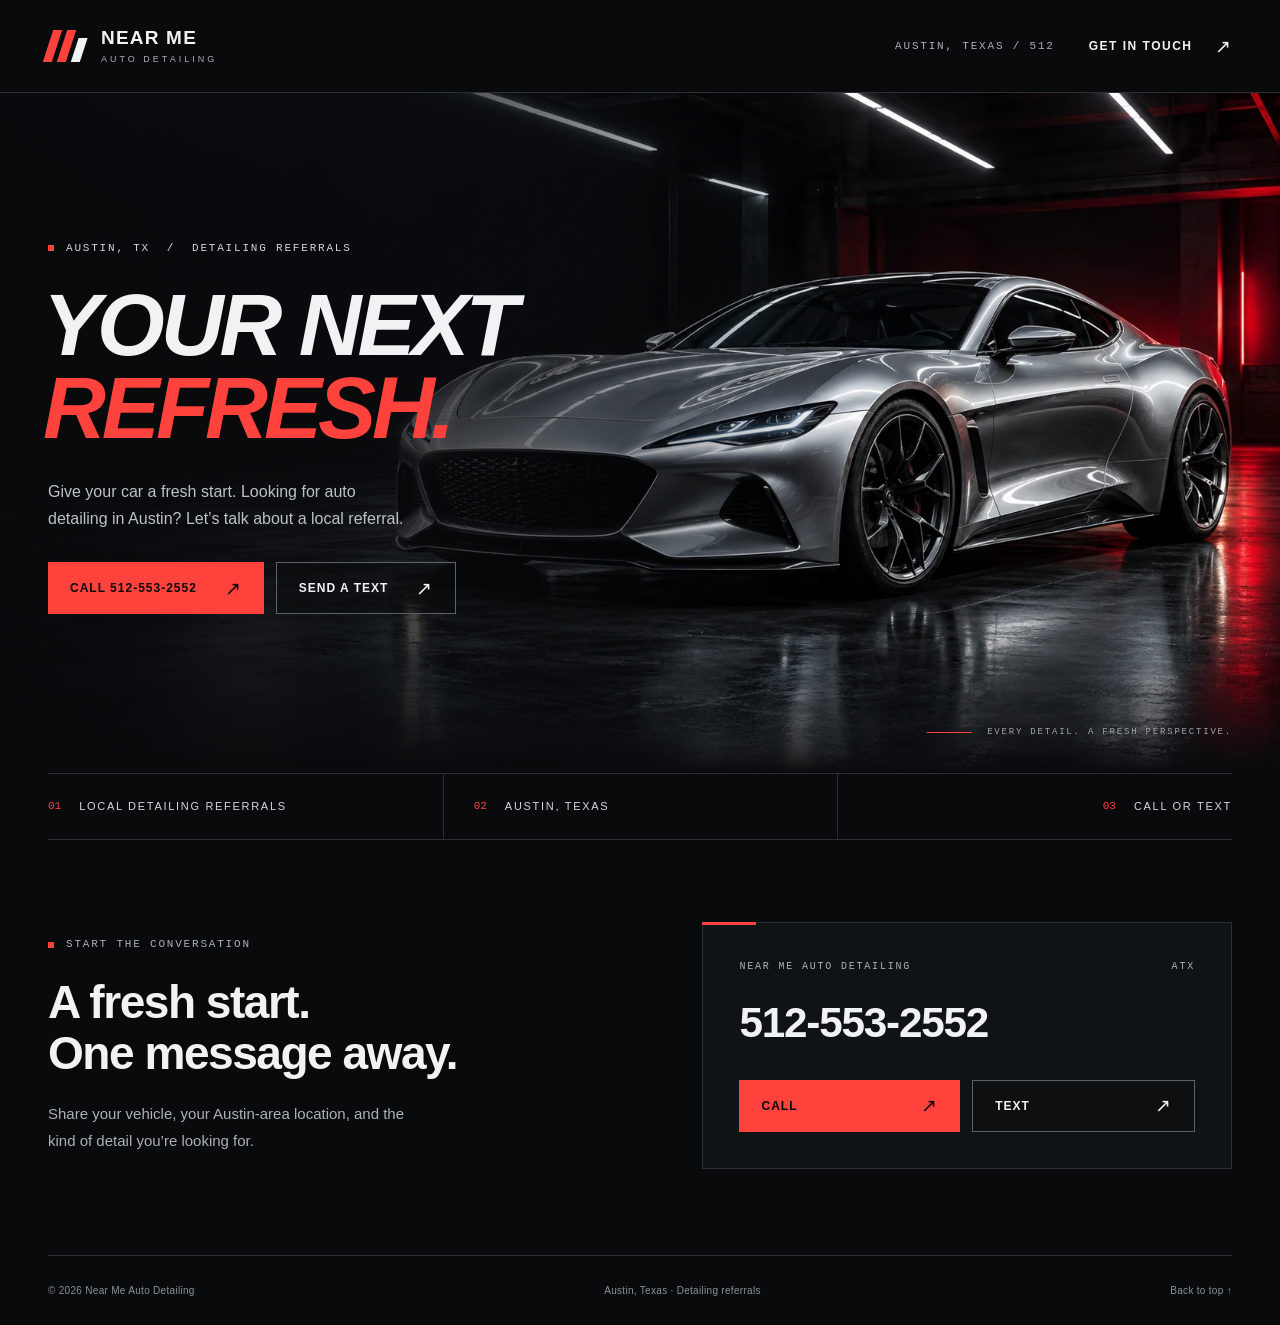
==== index.html @ 9a346913 "Finish custom-domain launch with canonical URL and sitemap" ====
<!doctype html>
<html lang="en">
<head>
  <meta charset="utf-8">
  <meta name="viewport" content="width=device-width, initial-scale=1">
  <meta name="theme-color" content="#080a0c">
  <link rel="canonical" href="https://nearmeautodetailing.com/">
  <meta name="description" content="Give your car a refresh. Call or text Near Me Auto Detailing at 512-553-2552 for local auto-detailing referrals in Austin, Texas.">
  <title>Near Me Auto Detailing | Austin Detailing Referrals</title>
  <link rel="preload" href="assets/grand-tourer.webp" as="image" type="image/webp" fetchpriority="high">
  <style>
    :root{color-scheme:dark;--bg:#080a0c;--panel:#101316;--white:#f1f2f3;--muted:#abb1b8;--line:#2b3035;--red:#ff423c}
    *{box-sizing:border-box}html{scroll-behavior:smooth;scroll-padding-top:28px}body{margin:0;background:var(--bg);color:var(--white);font-family:Arial,Helvetica,sans-serif;line-height:1.5}a{color:inherit;text-decoration:none;-webkit-tap-highlight-color:transparent}a:focus-visible{outline:2px solid var(--red);outline-offset:6px}a,button{touch-action:manipulation}h1,h2,p{margin:0}.wrap{width:min(1280px,calc(100% - 96px));margin-inline:auto}.mono{font-family:"Courier New",monospace;font-size:11px;letter-spacing:1.8px;text-transform:uppercase}.skip{position:absolute;top:-90px;left:20px;background:var(--white);color:var(--bg);padding:12px 20px;z-index:10}.skip:focus{top:12px}
    .header{background:var(--bg);border-bottom:1px solid var(--line)}.nav{min-height:92px;display:flex;align-items:center;justify-content:space-between;gap:24px}.brand{display:flex;align-items:center;gap:16px}.brand-mark{display:flex;gap:5px;transform:skew(-18deg)}.brand-mark i{display:block;width:9px;height:32px;background:var(--red)}.brand-mark i:last-child{background:var(--white);height:24px;margin-top:8px}.brand-name{font-weight:900;font-size:19px;letter-spacing:1.2px;line-height:1}.brand-name small{display:block;color:var(--muted);font-size:9px;letter-spacing:3px;font-weight:400;margin-top:8px}.nav-right{display:flex;align-items:center;gap:34px}.nav-location{color:var(--muted)}.nav-contact{font-size:12px;font-weight:700;letter-spacing:1.5px;text-transform:uppercase;display:flex;align-items:center;gap:22px;padding-block:12px}.arrow{font-size:19px;font-weight:400;line-height:1}.nav-contact:hover{color:var(--red)}
    .hero{position:relative;isolation:isolate;min-height:680px;display:flex;align-items:center;overflow:hidden}.hero-media{position:absolute;inset:0;z-index:-2;background:var(--panel)}.hero-media img{width:100%;height:100%;object-fit:cover;object-position:60% 53%;display:block}.hero:after{content:"";position:absolute;inset:0;z-index:-1;background:linear-gradient(90deg,rgba(8,10,12,.98) 0%,rgba(8,10,12,.92) 24%,rgba(8,10,12,.55) 43%,rgba(8,10,12,0) 66%),linear-gradient(0deg,#080a0c 0%,transparent 20%)}.hero-content{padding-block:78px 90px}.eyebrow{display:flex;align-items:center;gap:12px;color:#d3d6d9;margin-bottom:26px}.status-dot{width:6px;height:6px;background:var(--red);display:inline-block}h1{font-family:"Arial Black",Arial,Helvetica,sans-serif;font-size:clamp(64px,6.8vw,101px);font-weight:900;letter-spacing:-4px;line-height:.96;text-transform:uppercase;font-style:italic;max-width:700px;margin-left:-5px}h1 span{display:block;color:var(--red)}.intro{max-width:360px;font-size:16px;line-height:1.7;color:#bcc2c8;margin-top:28px}.actions{display:flex;flex-wrap:wrap;gap:12px;margin-top:30px}.button{display:inline-flex;align-items:center;justify-content:space-between;gap:28px;min-height:52px;padding:15px 22px;background:var(--red);color:#080a0c;font-size:12px;font-weight:800;letter-spacing:1px;text-transform:uppercase;transition:background .18s,color .18s}.button:hover{background:#ff726d}.button.secondary{background:rgba(8,10,12,.4);color:var(--white);border:1px solid #5b6269}.button.secondary:hover{background:#252a2f;border-color:var(--white)}.hero-caption{position:absolute;right:48px;bottom:34px;color:#9fa6ad;display:flex;align-items:center;gap:15px;font-size:9px}.hero-caption:before{content:"";width:45px;height:1px;background:var(--red)}
    .ticker{display:grid;grid-template-columns:1fr 1fr 1fr;border-top:1px solid var(--line);border-bottom:1px solid var(--line)}.ticker-item{padding:24px 30px;display:flex;align-items:center;gap:18px}.ticker-item:first-child{padding-left:0}.ticker-item+ .ticker-item{border-left:1px solid var(--line)}.ticker-item:last-child{justify-content:flex-end;padding-right:0}.ticker-number{color:var(--red);font-family:"Courier New",monospace;font-size:11px}.ticker-label{font-size:11px;letter-spacing:1.7px;text-transform:uppercase;color:#d5d9dd}
    .contact{display:grid;grid-template-columns:1.1fr 1fr;gap:72px;padding-block:82px 86px;align-items:center}.contact .eyebrow{color:var(--muted);margin-bottom:24px}h2{font-size:clamp(32px,3.6vw,49px);font-weight:700;line-height:1.12;letter-spacing:-1.5px}.contact-copy{color:var(--muted);font-size:15px;max-width:370px;line-height:1.8;margin-top:20px}.contact-card{position:relative;background:var(--panel);border:1px solid var(--line);padding:36px}.contact-card:before{content:"";position:absolute;top:-1px;left:-1px;width:54px;height:3px;background:var(--red)}.contact-label{display:flex;justify-content:space-between;color:var(--muted);gap:16px;margin-bottom:17px;font-size:10px}.phone{font-size:clamp(26px,3.3vw,43px);font-weight:700;letter-spacing:-1.2px;white-space:nowrap}.phone:hover{color:var(--red)}.contact-card .actions{margin-top:26px}.contact-card .button{flex:1}.footer{border-top:1px solid var(--line);padding-block:27px;display:flex;justify-content:space-between;gap:20px;color:#89929b;font-size:10px;letter-spacing:.3px}.footer a:hover{color:var(--white)}
    @media(min-width:1700px){.hero{min-height:760px}.hero-caption{right:calc((100vw - 1280px)/2)}}
    @media(max-width:1000px){.wrap{width:calc(100% - 56px)}.nav-location{display:none}.hero{min-height:640px}.hero-media img{object-position:62% center}.hero:after{background:linear-gradient(90deg,rgba(8,10,12,.97),rgba(8,10,12,.8) 35%,rgba(8,10,12,.1) 85%),linear-gradient(0deg,#080a0c,transparent 22%)}h1{font-size:76px}.hero-caption{right:28px}.contact{gap:32px}.contact-card{padding:27px}.ticker-item{padding-inline:22px}.ticker-label{font-size:10px;letter-spacing:1px}}
    @media(max-width:680px){.wrap{width:calc(100% - 40px)}.nav{min-height:80px;gap:16px}.brand{gap:12px}.brand-name{font-size:16px}.brand-name small{font-size:8px;letter-spacing:2px}.brand-mark i{width:7px;height:28px}.brand-mark i:last-child{height:20px}.nav-contact{font-size:10px;letter-spacing:.7px;gap:10px}.hero{display:block;min-height:0}.hero-content{padding-block:38px 30px}.hero .eyebrow{font-size:9px;letter-spacing:1.1px;margin-bottom:22px}h1{font-size:clamp(52px,12.8vw,82px);letter-spacing:-2.7px;line-height:.98;max-width:100%;margin-left:-3px}.intro{font-size:15px;max-width:320px;margin-top:21px}.hero .actions{gap:9px;margin-top:25px}.button{padding:14px 17px;gap:15px;font-size:10px;min-height:50px}.hero-media{position:relative;inset:auto;z-index:0;height:265px;margin-top:-12px}.hero-media img{object-position:72% 52%}.hero-media:after{content:"";position:absolute;inset:0;background:linear-gradient(0deg,#080a0c 0%,transparent 19%,transparent 74%,#080a0c 100%)}.hero:after{display:none}.hero-caption{z-index:1;bottom:18px;right:20px;font-size:8px;letter-spacing:1px}.hero-caption:before{width:25px}.ticker{grid-template-columns:1fr}.ticker-item{padding:16px 0!important;justify-content:space-between!important}.ticker-item+ .ticker-item{border-left:0;border-top:1px solid #1d2226}.ticker-label{font-size:10px;letter-spacing:1.5px}.contact{grid-template-columns:1fr;padding-block:46px;gap:28px}.contact .eyebrow{font-size:9px;margin-bottom:19px}h2{font-size:36px}.contact-copy{font-size:14px;margin-top:18px}.contact-card{padding:25px}.phone{font-size:clamp(28px,8vw,43px)}.contact-card .button{font-size:11px;padding:15px 18px}.footer{flex-wrap:wrap;gap:12px;font-size:9px;padding-block:22px}.footer span:nth-child(2){display:none}}
    @media(prefers-reduced-motion:reduce){html{scroll-behavior:auto}.button{transition:none}}
  </style>
</head>
<body>
  <a class="skip" href="#main">Skip to content</a>
  <header class="header"><nav class="nav wrap" aria-label="Main navigation">
    <a class="brand" href="#main" aria-label="Near Me Auto Detailing home"><span class="brand-mark" aria-hidden="true"><i></i><i></i><i></i></span><span class="brand-name">NEAR ME<small>AUTO DETAILING</small></span></a>
    <div class="nav-right"><span class="nav-location mono">Austin, Texas / 512</span><a class="nav-contact" href="#contact">Get in touch <span class="arrow" aria-hidden="true">↗</span></a></div>
  </nav></header>
  <main id="main">
    <section class="hero" aria-labelledby="hero-title">
      <div class="hero-content wrap"><p class="eyebrow mono"><span class="status-dot" aria-hidden="true"></span>Austin, TX &nbsp;/&nbsp; Detailing referrals</p><h1 id="hero-title">Your next<span>refresh.</span></h1><p class="intro">Give your car a fresh start. Looking for auto detailing in Austin? Let’s talk about a local referral.</p><div class="actions"><a class="button" href="tel:+15125532552">Call 512-553-2552 <span class="arrow" aria-hidden="true">↗</span></a><a class="button secondary" href="sms:+15125532552">Send a text <span class="arrow" aria-hidden="true">↗</span></a></div></div>
      <div class="hero-media" aria-hidden="true"><img src="assets/grand-tourer.webp" width="1672" height="941" alt="" fetchpriority="high" decoding="async"></div>
      <p class="hero-caption mono">Every detail. A fresh perspective.</p>
    </section>
    <div class="ticker wrap" aria-label="At a glance"><div class="ticker-item"><span class="ticker-number">01</span><span class="ticker-label">Local detailing referrals</span></div><div class="ticker-item"><span class="ticker-number">02</span><span class="ticker-label">Austin, Texas</span></div><div class="ticker-item"><span class="ticker-number">03</span><span class="ticker-label">Call or text</span></div></div>
    <section class="contact wrap" id="contact" aria-labelledby="contact-title">
      <div><p class="eyebrow mono"><span class="status-dot" aria-hidden="true"></span>Start the conversation</p><h2 id="contact-title">A fresh start.<br>One message away.</h2><p class="contact-copy">Share your vehicle, your Austin-area location, and the kind of detail you’re looking for.</p></div>
      <div class="contact-card"><p class="contact-label mono"><span>Near Me Auto Detailing</span><span>ATX</span></p><a class="phone" href="tel:+15125532552" aria-label="Call 512-553-2552">512-553-2552</a><div class="actions"><a class="button" href="tel:+15125532552">Call <span class="arrow" aria-hidden="true">↗</span></a><a class="button secondary" href="sms:+15125532552">Text <span class="arrow" aria-hidden="true">↗</span></a></div></div>
    </section>
  </main>
  <footer class="footer wrap"><span>© 2026 Near Me Auto Detailing</span><span>Austin, Texas · Detailing referrals</span><a href="#main">Back to top ↑</a></footer>
</body>
</html>
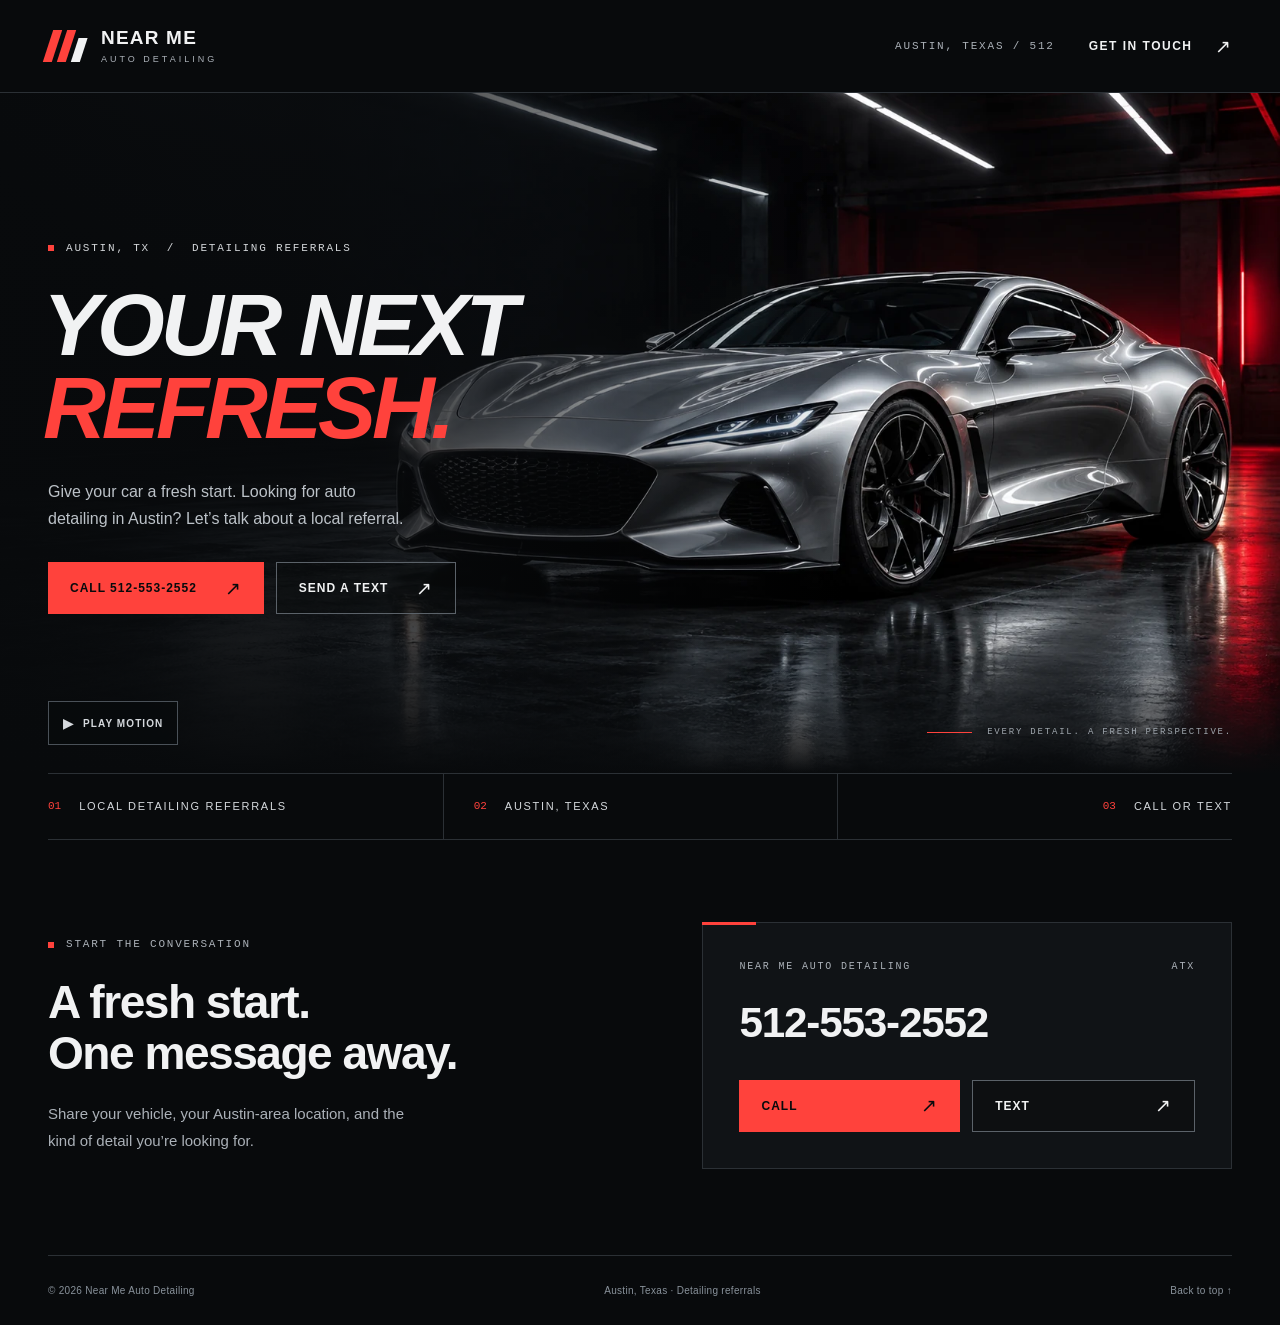
==== commit 01229ec5: "Add cinematic detailing background with water beading and ceramic application" ====
--- a/index.html
+++ b/index.html
@@ -19,6 +19,10 @@
     @media(max-width:1000px){.wrap{width:calc(100% - 56px)}.nav-location{display:none}.hero{min-height:640px}.hero-media img{object-position:62% center}.hero:after{background:linear-gradient(90deg,rgba(8,10,12,.97),rgba(8,10,12,.8) 35%,rgba(8,10,12,.1) 85%),linear-gradient(0deg,#080a0c,transparent 22%)}h1{font-size:76px}.hero-caption{right:28px}.contact{gap:32px}.contact-card{padding:27px}.ticker-item{padding-inline:22px}.ticker-label{font-size:10px;letter-spacing:1px}}
     @media(max-width:680px){.wrap{width:calc(100% - 40px)}.nav{min-height:80px;gap:16px}.brand{gap:12px}.brand-name{font-size:16px}.brand-name small{font-size:8px;letter-spacing:2px}.brand-mark i{width:7px;height:28px}.brand-mark i:last-child{height:20px}.nav-contact{font-size:10px;letter-spacing:.7px;gap:10px}.hero{display:block;min-height:0}.hero-content{padding-block:38px 30px}.hero .eyebrow{font-size:9px;letter-spacing:1.1px;margin-bottom:22px}h1{font-size:clamp(52px,12.8vw,82px);letter-spacing:-2.7px;line-height:.98;max-width:100%;margin-left:-3px}.intro{font-size:15px;max-width:320px;margin-top:21px}.hero .actions{gap:9px;margin-top:25px}.button{padding:14px 17px;gap:15px;font-size:10px;min-height:50px}.hero-media{position:relative;inset:auto;z-index:0;height:265px;margin-top:-12px}.hero-media img{object-position:72% 52%}.hero-media:after{content:"";position:absolute;inset:0;background:linear-gradient(0deg,#080a0c 0%,transparent 19%,transparent 74%,#080a0c 100%)}.hero:after{display:none}.hero-caption{z-index:1;bottom:18px;right:20px;font-size:8px;letter-spacing:1px}.hero-caption:before{width:25px}.ticker{grid-template-columns:1fr}.ticker-item{padding:16px 0!important;justify-content:space-between!important}.ticker-item+ .ticker-item{border-left:0;border-top:1px solid #1d2226}.ticker-label{font-size:10px;letter-spacing:1.5px}.contact{grid-template-columns:1fr;padding-block:46px;gap:28px}.contact .eyebrow{font-size:9px;margin-bottom:19px}h2{font-size:36px}.contact-copy{font-size:14px;margin-top:18px}.contact-card{padding:25px}.phone{font-size:clamp(28px,8vw,43px)}.contact-card .button{font-size:11px;padding:15px 18px}.footer{flex-wrap:wrap;gap:12px;font-size:9px;padding-block:22px}.footer span:nth-child(2){display:none}}
     @media(prefers-reduced-motion:reduce){html{scroll-behavior:auto}.button{transition:none}}
+    .hero-media video{position:absolute;inset:0;width:100%;height:100%;object-fit:cover;object-position:60% 53%;opacity:0;transition:opacity .35s;pointer-events:none}.hero-media.motion-ready video{opacity:1}.motion-toggle{position:absolute;left:48px;bottom:28px;z-index:2;display:inline-flex;align-items:center;gap:10px;min-height:44px;padding:10px 14px;background:rgba(8,10,12,.72);border:1px solid #4a5158;color:#d5d9dd;font:700 10px Arial,Helvetica,sans-serif;letter-spacing:1.1px;text-transform:uppercase;cursor:pointer}.motion-toggle[hidden]{display:none}.motion-toggle:hover{border-color:var(--white);color:var(--white)}.motion-toggle:focus-visible{outline:2px solid var(--red);outline-offset:4px}.motion-icon{width:10px;text-align:center;font-size:13px;line-height:1}
+    @media(max-width:1000px){.hero-media video{object-position:62% center}.motion-toggle{left:28px}}
+    @media(max-width:680px){.hero-media video{object-position:72% 52%}.motion-toggle{left:20px;bottom:12px;padding:10px 12px;font-size:9px;letter-spacing:.7px}.hero-caption{max-width:48%;text-align:right;bottom:22px;font-size:7px;gap:8px}}
+    @media(prefers-reduced-motion:reduce){.hero-media video{transition:none}}
   </style>
 </head>
 <body>
@@ -30,7 +34,8 @@
   <main id="main">
     <section class="hero" aria-labelledby="hero-title">
       <div class="hero-content wrap"><p class="eyebrow mono"><span class="status-dot" aria-hidden="true"></span>Austin, TX &nbsp;/&nbsp; Detailing referrals</p><h1 id="hero-title">Your next<span>refresh.</span></h1><p class="intro">Give your car a fresh start. Looking for auto detailing in Austin? Let’s talk about a local referral.</p><div class="actions"><a class="button" href="tel:+15125532552">Call 512-553-2552 <span class="arrow" aria-hidden="true">↗</span></a><a class="button secondary" href="sms:+15125532552">Send a text <span class="arrow" aria-hidden="true">↗</span></a></div></div>
-      <div class="hero-media" aria-hidden="true"><img src="assets/grand-tourer.webp" width="1672" height="941" alt="" fetchpriority="high" decoding="async"></div>
+      <div class="hero-media" aria-hidden="true"><img src="assets/grand-tourer.webp" width="1672" height="941" alt="" fetchpriority="high" decoding="async"><video id="hero-video" data-src="assets/detailing-loop.mp4" poster="assets/grand-tourer.webp" loop muted playsinline preload="none" tabindex="-1"></video></div>
+      <button class="motion-toggle" type="button" aria-controls="hero-video" hidden><span class="motion-icon" aria-hidden="true">▶</span><span class="motion-label">Play motion</span></button>
       <p class="hero-caption mono">Every detail. A fresh perspective.</p>
     </section>
     <div class="ticker wrap" aria-label="At a glance"><div class="ticker-item"><span class="ticker-number">01</span><span class="ticker-label">Local detailing referrals</span></div><div class="ticker-item"><span class="ticker-number">02</span><span class="ticker-label">Austin, Texas</span></div><div class="ticker-item"><span class="ticker-number">03</span><span class="ticker-label">Call or text</span></div></div>
@@ -40,5 +45,6 @@
     </section>
   </main>
   <footer class="footer wrap"><span>© 2026 Near Me Auto Detailing</span><span>Austin, Texas · Detailing referrals</span><a href="#main">Back to top ↑</a></footer>
+  <script src="assets/hero-motion.js" defer></script>
 </body>
 </html>
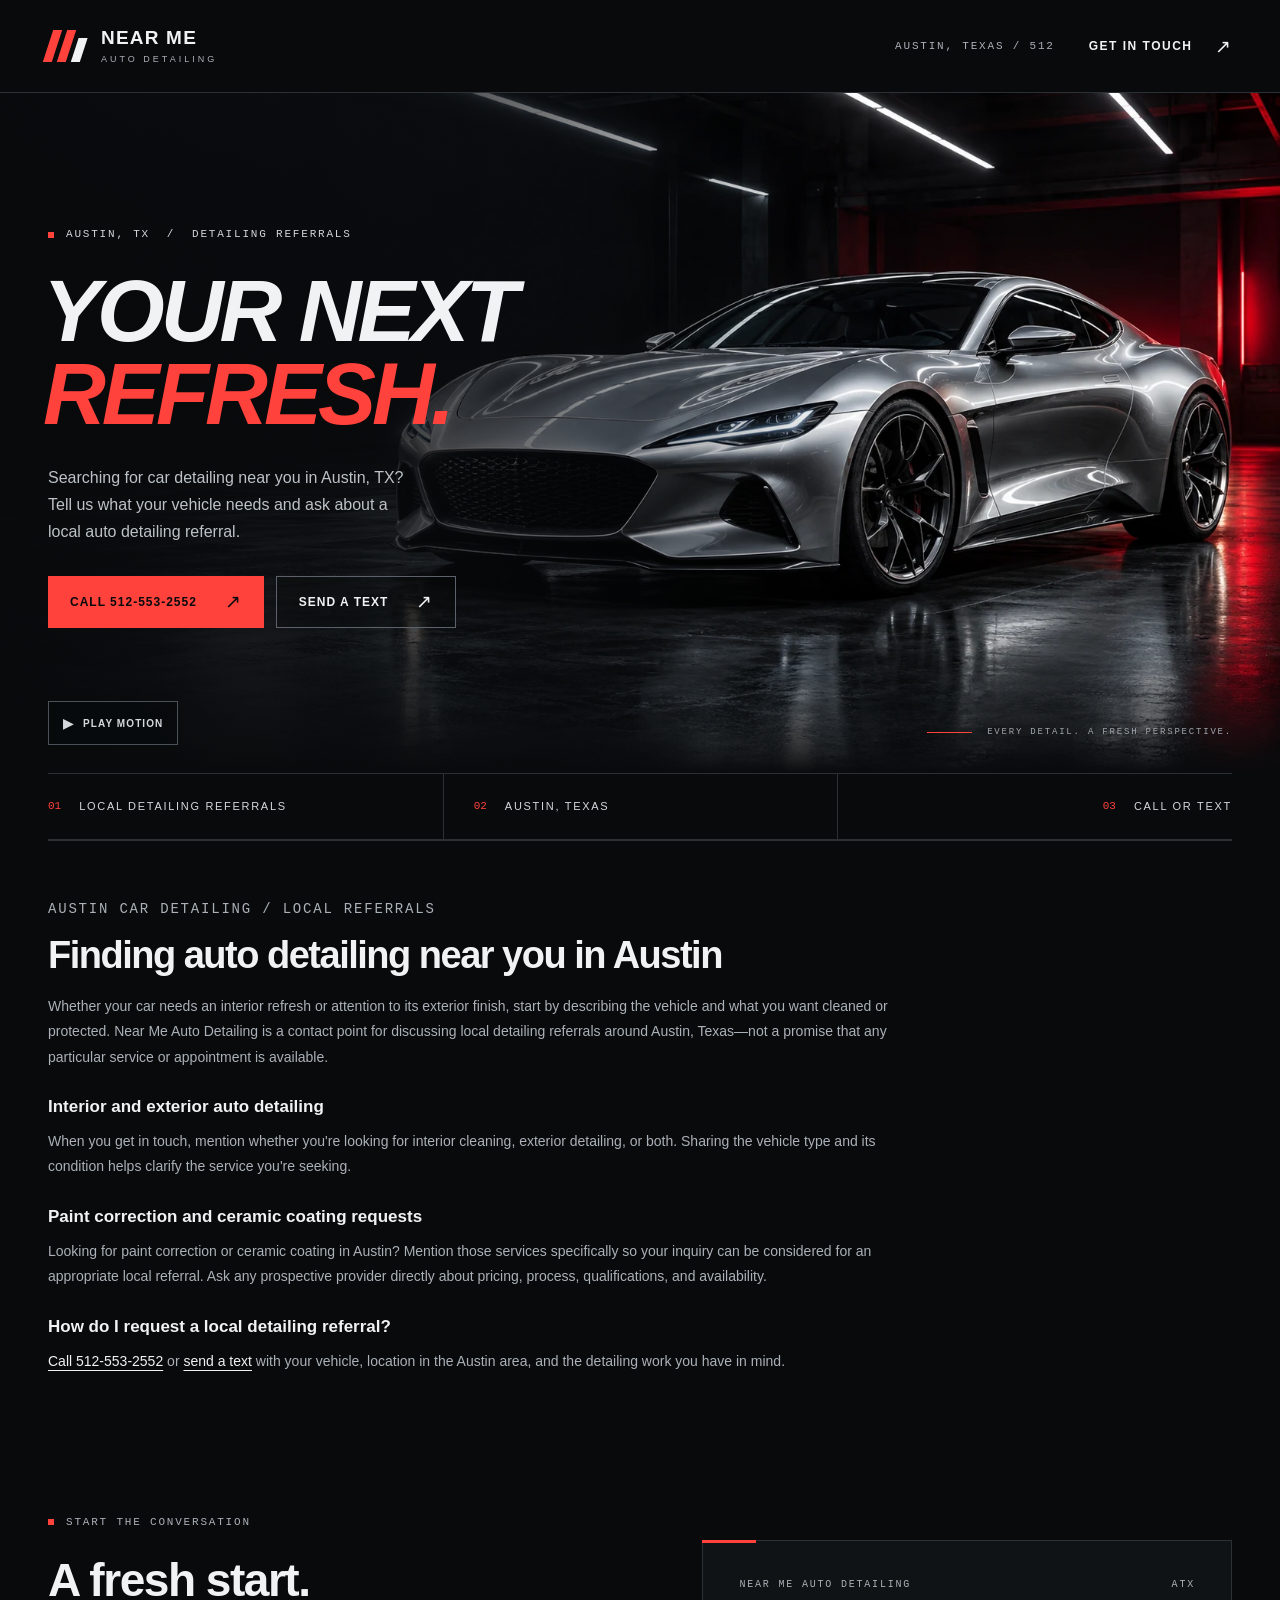
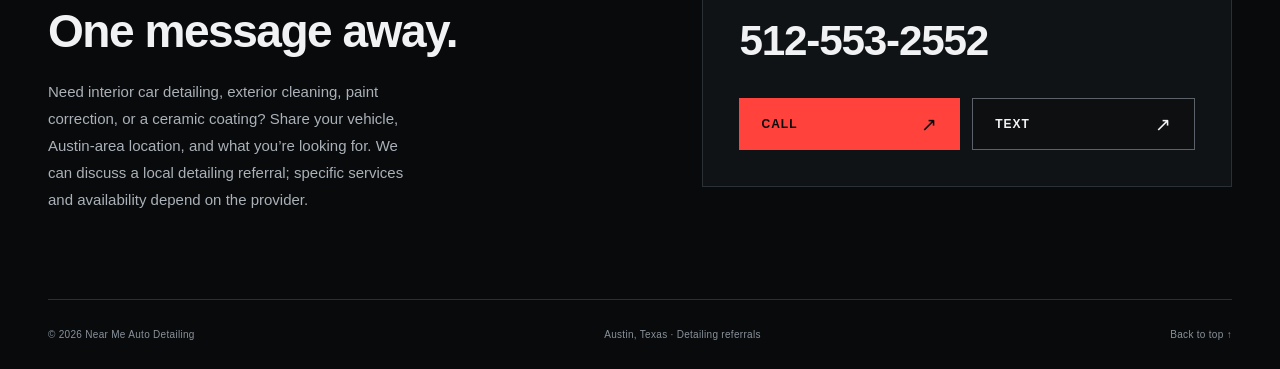
==== commit 245c3b4c: "Improve Austin auto detailing referral SEO and structured metadata" ====
--- a/index.html
+++ b/index.html
@@ -5,8 +5,20 @@
   <meta name="viewport" content="width=device-width, initial-scale=1">
   <meta name="theme-color" content="#080a0c">
   <link rel="canonical" href="https://nearmeautodetailing.com/">
-  <meta name="description" content="Give your car a refresh. Call or text Near Me Auto Detailing at 512-553-2552 for local auto-detailing referrals in Austin, Texas.">
-  <title>Near Me Auto Detailing | Austin Detailing Referrals</title>
+  <meta name="description" content="Looking for car detailing in Austin, TX? Near Me Auto Detailing connects Austin-area drivers with local auto detailing referrals. Call or text 512-553-2552.">
+  <meta name="robots" content="index,follow,max-image-preview:large">
+  <meta property="og:type" content="website">
+  <meta property="og:site_name" content="Near Me Auto Detailing">
+  <meta property="og:title" content="Auto Detailing Near Me in Austin, TX | Local Referrals">
+  <meta property="og:description" content="Find your next car-detailing connection in Austin, Texas. Tell us about your vehicle and the detailing service you need.">
+  <meta property="og:url" content="https://nearmeautodetailing.com/">
+  <meta property="og:image" content="https://nearmeautodetailing.com/assets/grand-tourer.webp">
+  <meta name="twitter:card" content="summary_large_image">
+  <meta name="twitter:title" content="Auto Detailing Near Me in Austin, TX">
+  <meta name="twitter:description" content="Austin-area auto detailing referrals. Call or text 512-553-2552.">
+  <meta name="twitter:image" content="https://nearmeautodetailing.com/assets/grand-tourer.webp">
+  <script type="application/ld+json">{"@context":"https://schema.org","@type":"WebSite","name":"Near Me Auto Detailing","url":"https://nearmeautodetailing.com/","description":"Austin-area auto detailing referral website","inLanguage":"en-US","publisher":{"@type":"Organization","name":"Near Me Auto Detailing","url":"https://nearmeautodetailing.com/","contactPoint":{"@type":"ContactPoint","telephone":"+1-512-553-2552","contactType":"customer service","areaServed":"Austin, Texas","availableLanguage":"English"}}}</script>
+  <title>Auto Detailing Near Me in Austin, TX | Local Referrals</title>
   <link rel="preload" href="assets/grand-tourer.webp" as="image" type="image/webp" fetchpriority="high">
   <style>
     :root{color-scheme:dark;--bg:#080a0c;--panel:#101316;--white:#f1f2f3;--muted:#abb1b8;--line:#2b3035;--red:#ff423c}
@@ -14,6 +26,7 @@
     .header{background:var(--bg);border-bottom:1px solid var(--line)}.nav{min-height:92px;display:flex;align-items:center;justify-content:space-between;gap:24px}.brand{display:flex;align-items:center;gap:16px}.brand-mark{display:flex;gap:5px;transform:skew(-18deg)}.brand-mark i{display:block;width:9px;height:32px;background:var(--red)}.brand-mark i:last-child{background:var(--white);height:24px;margin-top:8px}.brand-name{font-weight:900;font-size:19px;letter-spacing:1.2px;line-height:1}.brand-name small{display:block;color:var(--muted);font-size:9px;letter-spacing:3px;font-weight:400;margin-top:8px}.nav-right{display:flex;align-items:center;gap:34px}.nav-location{color:var(--muted)}.nav-contact{font-size:12px;font-weight:700;letter-spacing:1.5px;text-transform:uppercase;display:flex;align-items:center;gap:22px;padding-block:12px}.arrow{font-size:19px;font-weight:400;line-height:1}.nav-contact:hover{color:var(--red)}
     .hero{position:relative;isolation:isolate;min-height:680px;display:flex;align-items:center;overflow:hidden}.hero-media{position:absolute;inset:0;z-index:-2;background:var(--panel)}.hero-media img{width:100%;height:100%;object-fit:cover;object-position:60% 53%;display:block}.hero:after{content:"";position:absolute;inset:0;z-index:-1;background:linear-gradient(90deg,rgba(8,10,12,.98) 0%,rgba(8,10,12,.92) 24%,rgba(8,10,12,.55) 43%,rgba(8,10,12,0) 66%),linear-gradient(0deg,#080a0c 0%,transparent 20%)}.hero-content{padding-block:78px 90px}.eyebrow{display:flex;align-items:center;gap:12px;color:#d3d6d9;margin-bottom:26px}.status-dot{width:6px;height:6px;background:var(--red);display:inline-block}h1{font-family:"Arial Black",Arial,Helvetica,sans-serif;font-size:clamp(64px,6.8vw,101px);font-weight:900;letter-spacing:-4px;line-height:.96;text-transform:uppercase;font-style:italic;max-width:700px;margin-left:-5px}h1 span{display:block;color:var(--red)}.intro{max-width:360px;font-size:16px;line-height:1.7;color:#bcc2c8;margin-top:28px}.actions{display:flex;flex-wrap:wrap;gap:12px;margin-top:30px}.button{display:inline-flex;align-items:center;justify-content:space-between;gap:28px;min-height:52px;padding:15px 22px;background:var(--red);color:#080a0c;font-size:12px;font-weight:800;letter-spacing:1px;text-transform:uppercase;transition:background .18s,color .18s}.button:hover{background:#ff726d}.button.secondary{background:rgba(8,10,12,.4);color:var(--white);border:1px solid #5b6269}.button.secondary:hover{background:#252a2f;border-color:var(--white)}.hero-caption{position:absolute;right:48px;bottom:34px;color:#9fa6ad;display:flex;align-items:center;gap:15px;font-size:9px}.hero-caption:before{content:"";width:45px;height:1px;background:var(--red)}
     .ticker{display:grid;grid-template-columns:1fr 1fr 1fr;border-top:1px solid var(--line);border-bottom:1px solid var(--line)}.ticker-item{padding:24px 30px;display:flex;align-items:center;gap:18px}.ticker-item:first-child{padding-left:0}.ticker-item+ .ticker-item{border-left:1px solid var(--line)}.ticker-item:last-child{justify-content:flex-end;padding-right:0}.ticker-number{color:var(--red);font-family:"Courier New",monospace;font-size:11px}.ticker-label{font-size:11px;letter-spacing:1.7px;text-transform:uppercase;color:#d5d9dd}
+    .seo-guide{padding-block:46px 58px;border-top:1px solid var(--line)}.seo-guide h2{font-size:clamp(25px,3vw,38px);margin:12px 0 18px}.seo-guide p{color:var(--muted);max-width:840px;line-height:1.8;margin-top:10px;font-size:14px}.seo-guide h3{font-size:17px;margin:24px 0 8px}.seo-guide a{color:var(--white);text-decoration:underline;text-underline-offset:4px}.seo-guide a:hover{color:var(--red)}
     .contact{display:grid;grid-template-columns:1.1fr 1fr;gap:72px;padding-block:82px 86px;align-items:center}.contact .eyebrow{color:var(--muted);margin-bottom:24px}h2{font-size:clamp(32px,3.6vw,49px);font-weight:700;line-height:1.12;letter-spacing:-1.5px}.contact-copy{color:var(--muted);font-size:15px;max-width:370px;line-height:1.8;margin-top:20px}.contact-card{position:relative;background:var(--panel);border:1px solid var(--line);padding:36px}.contact-card:before{content:"";position:absolute;top:-1px;left:-1px;width:54px;height:3px;background:var(--red)}.contact-label{display:flex;justify-content:space-between;color:var(--muted);gap:16px;margin-bottom:17px;font-size:10px}.phone{font-size:clamp(26px,3.3vw,43px);font-weight:700;letter-spacing:-1.2px;white-space:nowrap}.phone:hover{color:var(--red)}.contact-card .actions{margin-top:26px}.contact-card .button{flex:1}.footer{border-top:1px solid var(--line);padding-block:27px;display:flex;justify-content:space-between;gap:20px;color:#89929b;font-size:10px;letter-spacing:.3px}.footer a:hover{color:var(--white)}
     @media(min-width:1700px){.hero{min-height:760px}.hero-caption{right:calc((100vw - 1280px)/2)}}
     @media(max-width:1000px){.wrap{width:calc(100% - 56px)}.nav-location{display:none}.hero{min-height:640px}.hero-media img{object-position:62% center}.hero:after{background:linear-gradient(90deg,rgba(8,10,12,.97),rgba(8,10,12,.8) 35%,rgba(8,10,12,.1) 85%),linear-gradient(0deg,#080a0c,transparent 22%)}h1{font-size:76px}.hero-caption{right:28px}.contact{gap:32px}.contact-card{padding:27px}.ticker-item{padding-inline:22px}.ticker-label{font-size:10px;letter-spacing:1px}}
@@ -33,14 +46,25 @@
   </nav></header>
   <main id="main">
     <section class="hero" aria-labelledby="hero-title">
-      <div class="hero-content wrap"><p class="eyebrow mono"><span class="status-dot" aria-hidden="true"></span>Austin, TX &nbsp;/&nbsp; Detailing referrals</p><h1 id="hero-title">Your next<span>refresh.</span></h1><p class="intro">Give your car a fresh start. Looking for auto detailing in Austin? Let’s talk about a local referral.</p><div class="actions"><a class="button" href="tel:+15125532552">Call 512-553-2552 <span class="arrow" aria-hidden="true">↗</span></a><a class="button secondary" href="sms:+15125532552">Send a text <span class="arrow" aria-hidden="true">↗</span></a></div></div>
+      <div class="hero-content wrap"><p class="eyebrow mono"><span class="status-dot" aria-hidden="true"></span>Austin, TX &nbsp;/&nbsp; Detailing referrals</p><h1 id="hero-title">Your next<span>refresh.</span></h1><p class="intro">Searching for car detailing near you in Austin, TX? Tell us what your vehicle needs and ask about a local auto detailing referral.</p><div class="actions"><a class="button" href="tel:+15125532552">Call 512-553-2552 <span class="arrow" aria-hidden="true">↗</span></a><a class="button secondary" href="sms:+15125532552">Send a text <span class="arrow" aria-hidden="true">↗</span></a></div></div>
       <div class="hero-media" aria-hidden="true"><img src="assets/grand-tourer.webp" width="1672" height="941" alt="" fetchpriority="high" decoding="async"><video id="hero-video" data-src="assets/detailing-loop.mp4" poster="assets/grand-tourer.webp" loop muted playsinline preload="none" tabindex="-1"></video></div>
       <button class="motion-toggle" type="button" aria-controls="hero-video" hidden><span class="motion-icon" aria-hidden="true">▶</span><span class="motion-label">Play motion</span></button>
       <p class="hero-caption mono">Every detail. A fresh perspective.</p>
     </section>
     <div class="ticker wrap" aria-label="At a glance"><div class="ticker-item"><span class="ticker-number">01</span><span class="ticker-label">Local detailing referrals</span></div><div class="ticker-item"><span class="ticker-number">02</span><span class="ticker-label">Austin, Texas</span></div><div class="ticker-item"><span class="ticker-number">03</span><span class="ticker-label">Call or text</span></div></div>
+    <section class="seo-guide wrap" aria-labelledby="detailing-guide-title">
+      <p class="mono">Austin car detailing / Local referrals</p>
+      <h2 id="detailing-guide-title">Finding auto detailing near you in Austin</h2>
+      <p>Whether your car needs an interior refresh or attention to its exterior finish, start by describing the vehicle and what you want cleaned or protected. Near Me Auto Detailing is a contact point for discussing local detailing referrals around Austin, Texas—not a promise that any particular service or appointment is available.</p>
+      <h3>Interior and exterior auto detailing</h3>
+      <p>When you get in touch, mention whether you're looking for interior cleaning, exterior detailing, or both. Sharing the vehicle type and its condition helps clarify the service you're seeking.</p>
+      <h3>Paint correction and ceramic coating requests</h3>
+      <p>Looking for paint correction or ceramic coating in Austin? Mention those services specifically so your inquiry can be considered for an appropriate local referral. Ask any prospective provider directly about pricing, process, qualifications, and availability.</p>
+      <h3>How do I request a local detailing referral?</h3>
+      <p><a href="tel:+15125532552">Call 512-553-2552</a> or <a href="sms:+15125532552">send a text</a> with your vehicle, location in the Austin area, and the detailing work you have in mind.</p>
+    </section>
     <section class="contact wrap" id="contact" aria-labelledby="contact-title">
-      <div><p class="eyebrow mono"><span class="status-dot" aria-hidden="true"></span>Start the conversation</p><h2 id="contact-title">A fresh start.<br>One message away.</h2><p class="contact-copy">Share your vehicle, your Austin-area location, and the kind of detail you’re looking for.</p></div>
+      <div><p class="eyebrow mono"><span class="status-dot" aria-hidden="true"></span>Start the conversation</p><h2 id="contact-title">A fresh start.<br>One message away.</h2><p class="contact-copy">Need interior car detailing, exterior cleaning, paint correction, or a ceramic coating? Share your vehicle, Austin-area location, and what you’re looking for. We can discuss a local detailing referral; specific services and availability depend on the provider.</p></div>
       <div class="contact-card"><p class="contact-label mono"><span>Near Me Auto Detailing</span><span>ATX</span></p><a class="phone" href="tel:+15125532552" aria-label="Call 512-553-2552">512-553-2552</a><div class="actions"><a class="button" href="tel:+15125532552">Call <span class="arrow" aria-hidden="true">↗</span></a><a class="button secondary" href="sms:+15125532552">Text <span class="arrow" aria-hidden="true">↗</span></a></div></div>
     </section>
   </main>
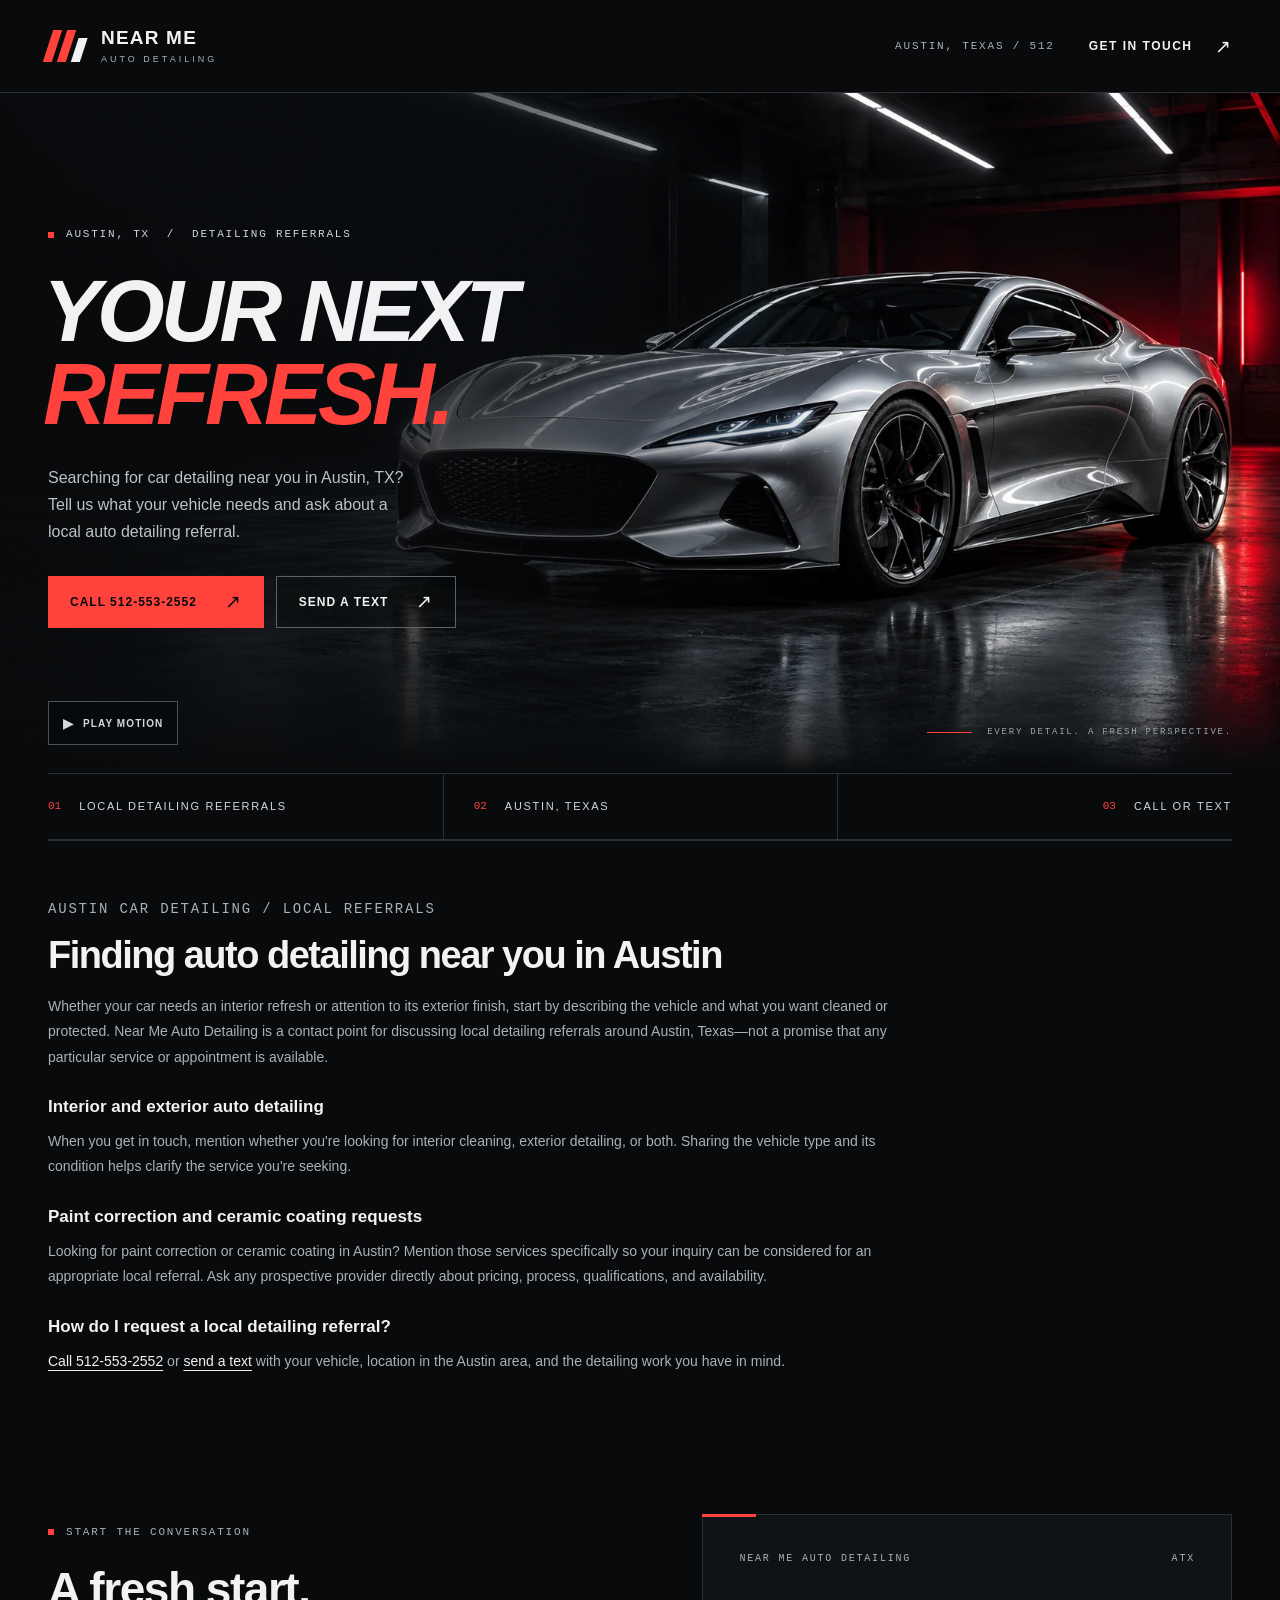
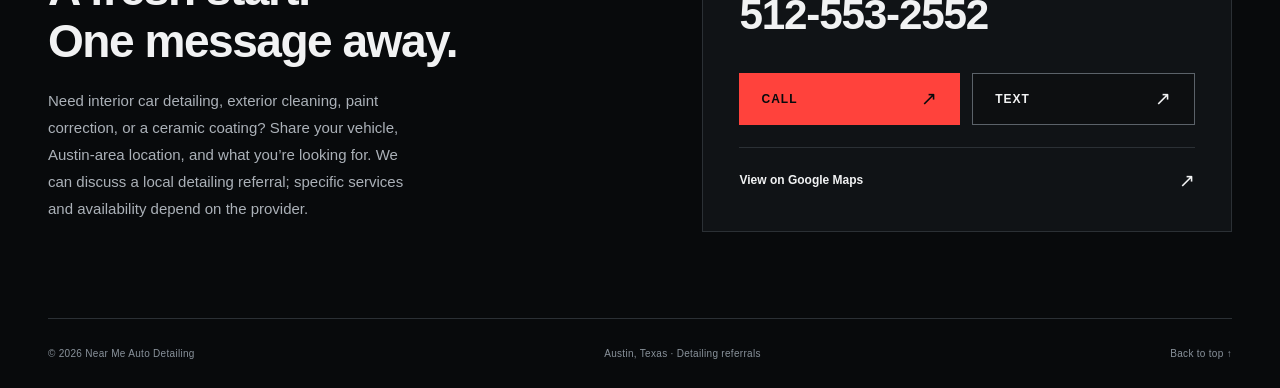
==== commit e4ab1c5b: "Connect detailing contact page to verified Google Maps profile" ====
--- a/index.html
+++ b/index.html
@@ -17,7 +17,7 @@
   <meta name="twitter:title" content="Auto Detailing Near Me in Austin, TX">
   <meta name="twitter:description" content="Austin-area auto detailing referrals. Call or text 512-553-2552.">
   <meta name="twitter:image" content="https://nearmeautodetailing.com/assets/grand-tourer.webp">
-  <script type="application/ld+json">{"@context":"https://schema.org","@type":"WebSite","name":"Near Me Auto Detailing","url":"https://nearmeautodetailing.com/","description":"Austin-area auto detailing referral website","inLanguage":"en-US","publisher":{"@type":"Organization","name":"Near Me Auto Detailing","url":"https://nearmeautodetailing.com/","contactPoint":{"@type":"ContactPoint","telephone":"+1-512-553-2552","contactType":"customer service","areaServed":"Austin, Texas","availableLanguage":"English"}}}</script>
+  <script type="application/ld+json">{"@context":"https://schema.org","@type":"WebSite","name":"Near Me Auto Detailing","url":"https://nearmeautodetailing.com/","description":"Austin-area auto detailing referral website","inLanguage":"en-US","publisher":{"@type":"Organization","name":"Near Me Auto Detailing","url":"https://nearmeautodetailing.com/","sameAs":["https://maps.app.goo.gl/We72pWRJaRgPEze49"],"contactPoint":{"@type":"ContactPoint","telephone":"+1-512-553-2552","contactType":"customer service","areaServed":"Austin, Texas","availableLanguage":"English"}}}</script>
   <title>Auto Detailing Near Me in Austin, TX | Local Referrals</title>
   <link rel="preload" href="assets/grand-tourer.webp" as="image" type="image/webp" fetchpriority="high">
   <style>
@@ -36,6 +36,7 @@
     @media(max-width:1000px){.hero-media video{object-position:62% center}.motion-toggle{left:28px}}
     @media(max-width:680px){.hero-media video{object-position:72% 52%}.motion-toggle{left:20px;bottom:12px;padding:10px 12px;font-size:9px;letter-spacing:.7px}.hero-caption{max-width:48%;text-align:right;bottom:22px;font-size:7px;gap:8px}}
     @media(prefers-reduced-motion:reduce){.hero-media video{transition:none}}
+  .maps-link{display:flex;align-items:center;justify-content:space-between;gap:14px;min-height:48px;margin-top:22px;padding-top:18px;border-top:1px solid var(--line);font-size:12px;font-weight:700;color:var(--white)}.maps-link:hover{color:var(--red)}
   </style>
 </head>
 <body>
@@ -65,7 +66,7 @@
     </section>
     <section class="contact wrap" id="contact" aria-labelledby="contact-title">
       <div><p class="eyebrow mono"><span class="status-dot" aria-hidden="true"></span>Start the conversation</p><h2 id="contact-title">A fresh start.<br>One message away.</h2><p class="contact-copy">Need interior car detailing, exterior cleaning, paint correction, or a ceramic coating? Share your vehicle, Austin-area location, and what you’re looking for. We can discuss a local detailing referral; specific services and availability depend on the provider.</p></div>
-      <div class="contact-card"><p class="contact-label mono"><span>Near Me Auto Detailing</span><span>ATX</span></p><a class="phone" href="tel:+15125532552" aria-label="Call 512-553-2552">512-553-2552</a><div class="actions"><a class="button" href="tel:+15125532552">Call <span class="arrow" aria-hidden="true">↗</span></a><a class="button secondary" href="sms:+15125532552">Text <span class="arrow" aria-hidden="true">↗</span></a></div></div>
+      <div class="contact-card"><p class="contact-label mono"><span>Near Me Auto Detailing</span><span>ATX</span></p><a class="phone" href="tel:+15125532552" aria-label="Call 512-553-2552">512-553-2552</a><div class="actions"><a class="button" href="tel:+15125532552">Call <span class="arrow" aria-hidden="true">↗</span></a><a class="button secondary" href="sms:+15125532552">Text <span class="arrow" aria-hidden="true">↗</span></a></div><a class="maps-link" href="https://maps.app.goo.gl/We72pWRJaRgPEze49" target="_blank" rel="noopener noreferrer" aria-label="View Near Me Auto Detailing on Google Maps (opens in a new tab)">View on Google Maps <span class="arrow" aria-hidden="true">↗</span></a></div>
     </section>
   </main>
   <footer class="footer wrap"><span>© 2026 Near Me Auto Detailing</span><span>Austin, Texas · Detailing referrals</span><a href="#main">Back to top ↑</a></footer>
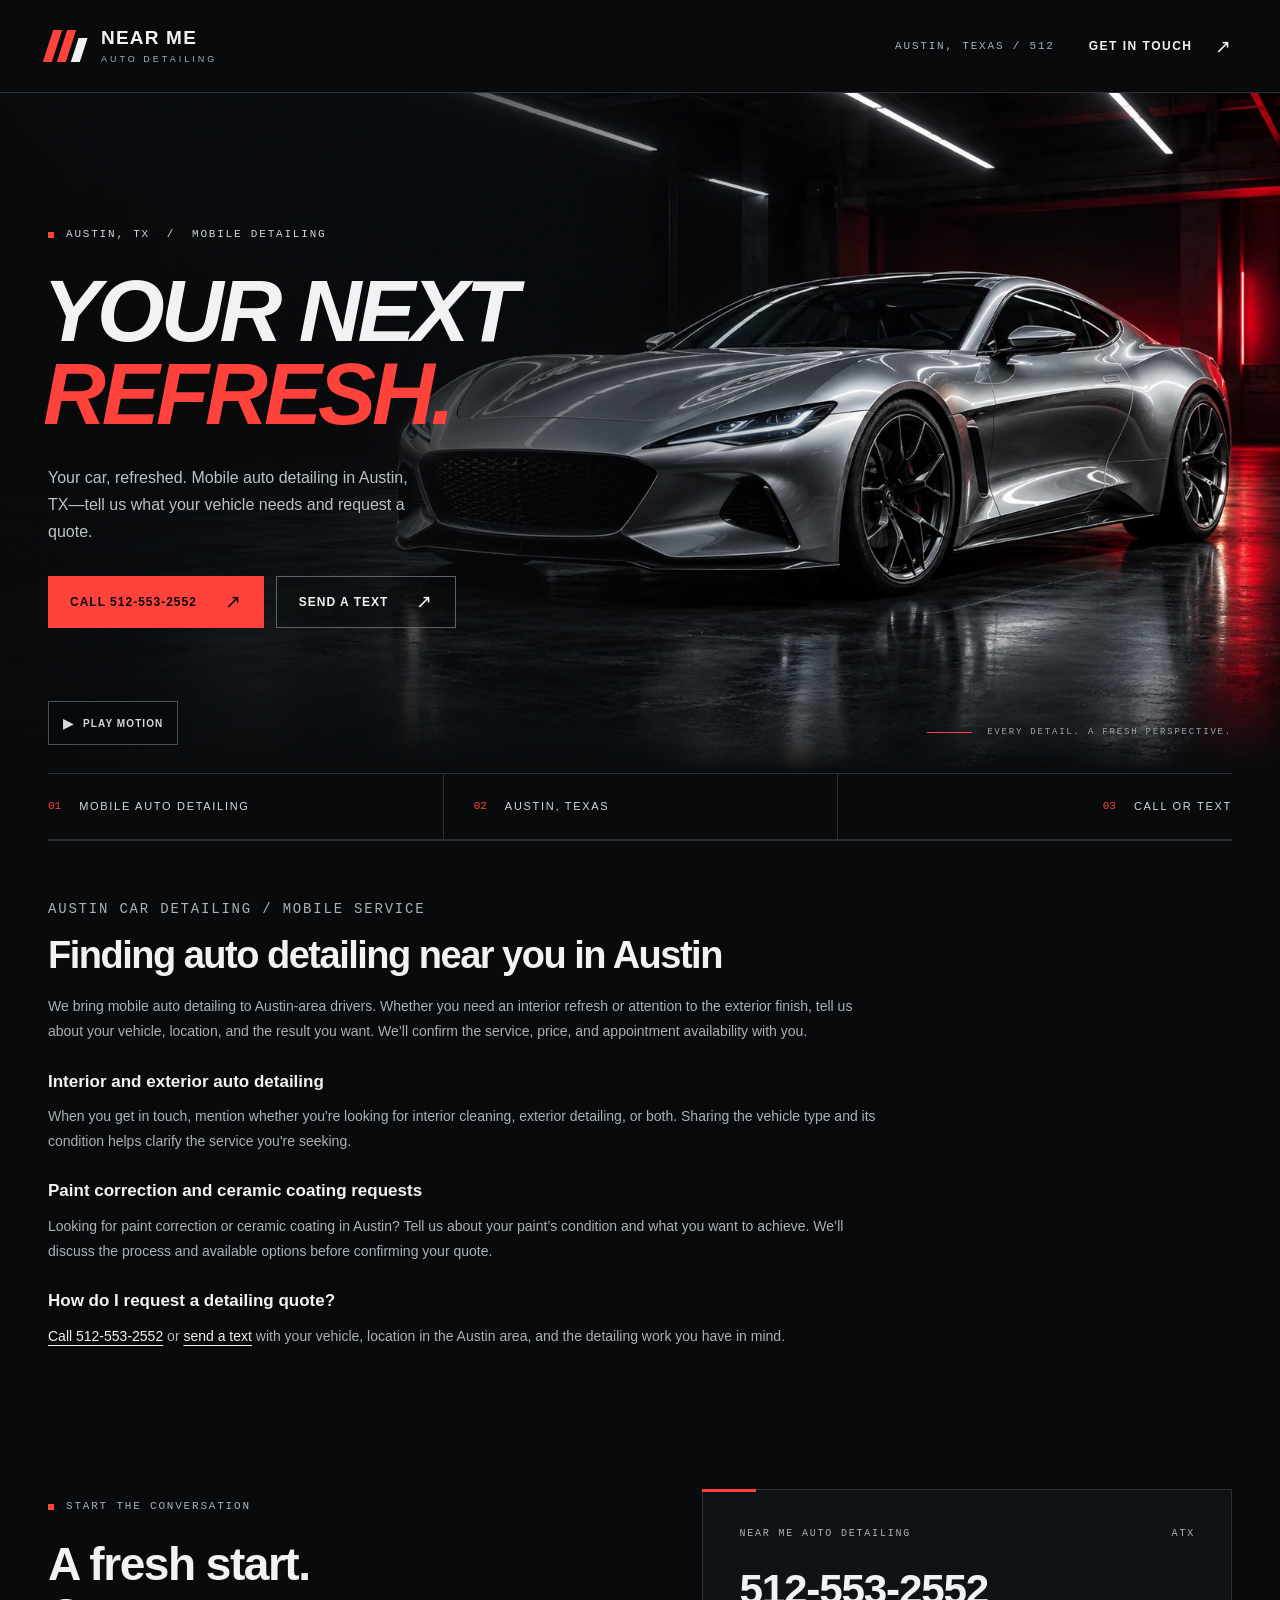
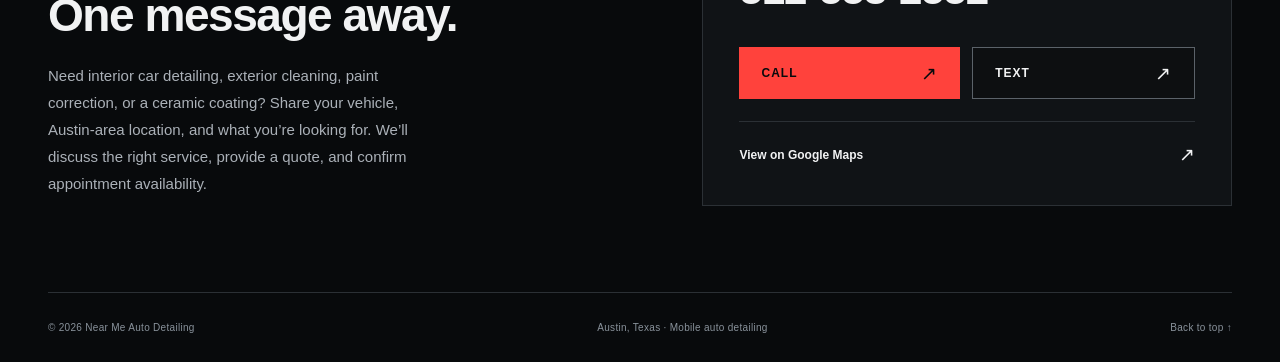
==== commit 11d30a9a: "Align website with confirmed mobile detailing service and business logo" ====
--- a/index.html
+++ b/index.html
@@ -5,20 +5,20 @@
   <meta name="viewport" content="width=device-width, initial-scale=1">
   <meta name="theme-color" content="#080a0c">
   <link rel="canonical" href="https://nearmeautodetailing.com/">
-  <meta name="description" content="Looking for car detailing in Austin, TX? Near Me Auto Detailing connects Austin-area drivers with local auto detailing referrals. Call or text 512-553-2552.">
+  <meta name="description" content="Mobile auto detailing in Austin, TX. Contact Near Me Auto Detailing about your vehicle and the service you need. Call or text 512-553-2552.">
   <meta name="robots" content="index,follow,max-image-preview:large">
   <meta property="og:type" content="website">
   <meta property="og:site_name" content="Near Me Auto Detailing">
-  <meta property="og:title" content="Auto Detailing Near Me in Austin, TX | Local Referrals">
-  <meta property="og:description" content="Find your next car-detailing connection in Austin, Texas. Tell us about your vehicle and the detailing service you need.">
+  <meta property="og:title" content="Mobile Auto Detailing in Austin, TX | Near Me Auto Detailing">
+  <meta property="og:description" content="Mobile auto detailing in Austin, Texas. Tell us about your vehicle and request a service quote.">
   <meta property="og:url" content="https://nearmeautodetailing.com/">
   <meta property="og:image" content="https://nearmeautodetailing.com/assets/grand-tourer.webp">
   <meta name="twitter:card" content="summary_large_image">
   <meta name="twitter:title" content="Auto Detailing Near Me in Austin, TX">
-  <meta name="twitter:description" content="Austin-area auto detailing referrals. Call or text 512-553-2552.">
+  <meta name="twitter:description" content="Austin-area mobile auto detailing. Call or text 512-553-2552.">
   <meta name="twitter:image" content="https://nearmeautodetailing.com/assets/grand-tourer.webp">
-  <script type="application/ld+json">{"@context":"https://schema.org","@type":"WebSite","name":"Near Me Auto Detailing","url":"https://nearmeautodetailing.com/","description":"Austin-area auto detailing referral website","inLanguage":"en-US","publisher":{"@type":"Organization","name":"Near Me Auto Detailing","url":"https://nearmeautodetailing.com/","sameAs":["https://maps.app.goo.gl/We72pWRJaRgPEze49"],"contactPoint":{"@type":"ContactPoint","telephone":"+1-512-553-2552","contactType":"customer service","areaServed":"Austin, Texas","availableLanguage":"English"}}}</script>
-  <title>Auto Detailing Near Me in Austin, TX | Local Referrals</title>
+  <script type="application/ld+json">{"@context":"https://schema.org","@type":"WebSite","name":"Near Me Auto Detailing","url":"https://nearmeautodetailing.com/","description":"Austin-area mobile auto detailing","inLanguage":"en-US","publisher":{"@type":"Organization","name":"Near Me Auto Detailing","url":"https://nearmeautodetailing.com/","sameAs":["https://maps.app.goo.gl/We72pWRJaRgPEze49"],"contactPoint":{"@type":"ContactPoint","telephone":"+1-512-553-2552","contactType":"customer service","areaServed":"Austin, Texas","availableLanguage":"English"},"logo":"https://nearmeautodetailing.com/assets/google-business/near-me-logo.png"}}</script>
+  <title>Mobile Auto Detailing in Austin, TX | Near Me Auto Detailing</title>
   <link rel="preload" href="assets/grand-tourer.webp" as="image" type="image/webp" fetchpriority="high">
   <style>
     :root{color-scheme:dark;--bg:#080a0c;--panel:#101316;--white:#f1f2f3;--muted:#abb1b8;--line:#2b3035;--red:#ff423c}
@@ -47,29 +47,29 @@
   </nav></header>
   <main id="main">
     <section class="hero" aria-labelledby="hero-title">
-      <div class="hero-content wrap"><p class="eyebrow mono"><span class="status-dot" aria-hidden="true"></span>Austin, TX &nbsp;/&nbsp; Detailing referrals</p><h1 id="hero-title">Your next<span>refresh.</span></h1><p class="intro">Searching for car detailing near you in Austin, TX? Tell us what your vehicle needs and ask about a local auto detailing referral.</p><div class="actions"><a class="button" href="tel:+15125532552">Call 512-553-2552 <span class="arrow" aria-hidden="true">↗</span></a><a class="button secondary" href="sms:+15125532552">Send a text <span class="arrow" aria-hidden="true">↗</span></a></div></div>
+      <div class="hero-content wrap"><p class="eyebrow mono"><span class="status-dot" aria-hidden="true"></span>Austin, TX &nbsp;/&nbsp; Mobile detailing</p><h1 id="hero-title">Your next<span>refresh.</span></h1><p class="intro">Your car, refreshed. Mobile auto detailing in Austin, TX—tell us what your vehicle needs and request a quote.</p><div class="actions"><a class="button" href="tel:+15125532552">Call 512-553-2552 <span class="arrow" aria-hidden="true">↗</span></a><a class="button secondary" href="sms:+15125532552">Send a text <span class="arrow" aria-hidden="true">↗</span></a></div></div>
       <div class="hero-media" aria-hidden="true"><img src="assets/grand-tourer.webp" width="1672" height="941" alt="" fetchpriority="high" decoding="async"><video id="hero-video" data-src="assets/detailing-loop.mp4" poster="assets/grand-tourer.webp" loop muted playsinline preload="none" tabindex="-1"></video></div>
       <button class="motion-toggle" type="button" aria-controls="hero-video" hidden><span class="motion-icon" aria-hidden="true">▶</span><span class="motion-label">Play motion</span></button>
       <p class="hero-caption mono">Every detail. A fresh perspective.</p>
     </section>
-    <div class="ticker wrap" aria-label="At a glance"><div class="ticker-item"><span class="ticker-number">01</span><span class="ticker-label">Local detailing referrals</span></div><div class="ticker-item"><span class="ticker-number">02</span><span class="ticker-label">Austin, Texas</span></div><div class="ticker-item"><span class="ticker-number">03</span><span class="ticker-label">Call or text</span></div></div>
+    <div class="ticker wrap" aria-label="At a glance"><div class="ticker-item"><span class="ticker-number">01</span><span class="ticker-label">Mobile auto detailing</span></div><div class="ticker-item"><span class="ticker-number">02</span><span class="ticker-label">Austin, Texas</span></div><div class="ticker-item"><span class="ticker-number">03</span><span class="ticker-label">Call or text</span></div></div>
     <section class="seo-guide wrap" aria-labelledby="detailing-guide-title">
-      <p class="mono">Austin car detailing / Local referrals</p>
+      <p class="mono">Austin car detailing / Mobile service</p>
       <h2 id="detailing-guide-title">Finding auto detailing near you in Austin</h2>
-      <p>Whether your car needs an interior refresh or attention to its exterior finish, start by describing the vehicle and what you want cleaned or protected. Near Me Auto Detailing is a contact point for discussing local detailing referrals around Austin, Texas—not a promise that any particular service or appointment is available.</p>
+      <p>We bring mobile auto detailing to Austin-area drivers. Whether you need an interior refresh or attention to the exterior finish, tell us about your vehicle, location, and the result you want. We’ll confirm the service, price, and appointment availability with you.</p>
       <h3>Interior and exterior auto detailing</h3>
       <p>When you get in touch, mention whether you're looking for interior cleaning, exterior detailing, or both. Sharing the vehicle type and its condition helps clarify the service you're seeking.</p>
       <h3>Paint correction and ceramic coating requests</h3>
-      <p>Looking for paint correction or ceramic coating in Austin? Mention those services specifically so your inquiry can be considered for an appropriate local referral. Ask any prospective provider directly about pricing, process, qualifications, and availability.</p>
-      <h3>How do I request a local detailing referral?</h3>
+      <p>Looking for paint correction or ceramic coating in Austin? Tell us about your paint’s condition and what you want to achieve. We’ll discuss the process and available options before confirming your quote.</p>
+      <h3>How do I request a detailing quote?</h3>
       <p><a href="tel:+15125532552">Call 512-553-2552</a> or <a href="sms:+15125532552">send a text</a> with your vehicle, location in the Austin area, and the detailing work you have in mind.</p>
     </section>
     <section class="contact wrap" id="contact" aria-labelledby="contact-title">
-      <div><p class="eyebrow mono"><span class="status-dot" aria-hidden="true"></span>Start the conversation</p><h2 id="contact-title">A fresh start.<br>One message away.</h2><p class="contact-copy">Need interior car detailing, exterior cleaning, paint correction, or a ceramic coating? Share your vehicle, Austin-area location, and what you’re looking for. We can discuss a local detailing referral; specific services and availability depend on the provider.</p></div>
+      <div><p class="eyebrow mono"><span class="status-dot" aria-hidden="true"></span>Start the conversation</p><h2 id="contact-title">A fresh start.<br>One message away.</h2><p class="contact-copy">Need interior car detailing, exterior cleaning, paint correction, or a ceramic coating? Share your vehicle, Austin-area location, and what you’re looking for. We’ll discuss the right service, provide a quote, and confirm appointment availability.</p></div>
       <div class="contact-card"><p class="contact-label mono"><span>Near Me Auto Detailing</span><span>ATX</span></p><a class="phone" href="tel:+15125532552" aria-label="Call 512-553-2552">512-553-2552</a><div class="actions"><a class="button" href="tel:+15125532552">Call <span class="arrow" aria-hidden="true">↗</span></a><a class="button secondary" href="sms:+15125532552">Text <span class="arrow" aria-hidden="true">↗</span></a></div><a class="maps-link" href="https://maps.app.goo.gl/We72pWRJaRgPEze49" target="_blank" rel="noopener noreferrer" aria-label="View Near Me Auto Detailing on Google Maps (opens in a new tab)">View on Google Maps <span class="arrow" aria-hidden="true">↗</span></a></div>
     </section>
   </main>
-  <footer class="footer wrap"><span>© 2026 Near Me Auto Detailing</span><span>Austin, Texas · Detailing referrals</span><a href="#main">Back to top ↑</a></footer>
+  <footer class="footer wrap"><span>© 2026 Near Me Auto Detailing</span><span>Austin, Texas · Mobile auto detailing</span><a href="#main">Back to top ↑</a></footer>
   <script src="assets/hero-motion.js" defer></script>
 </body>
 </html>
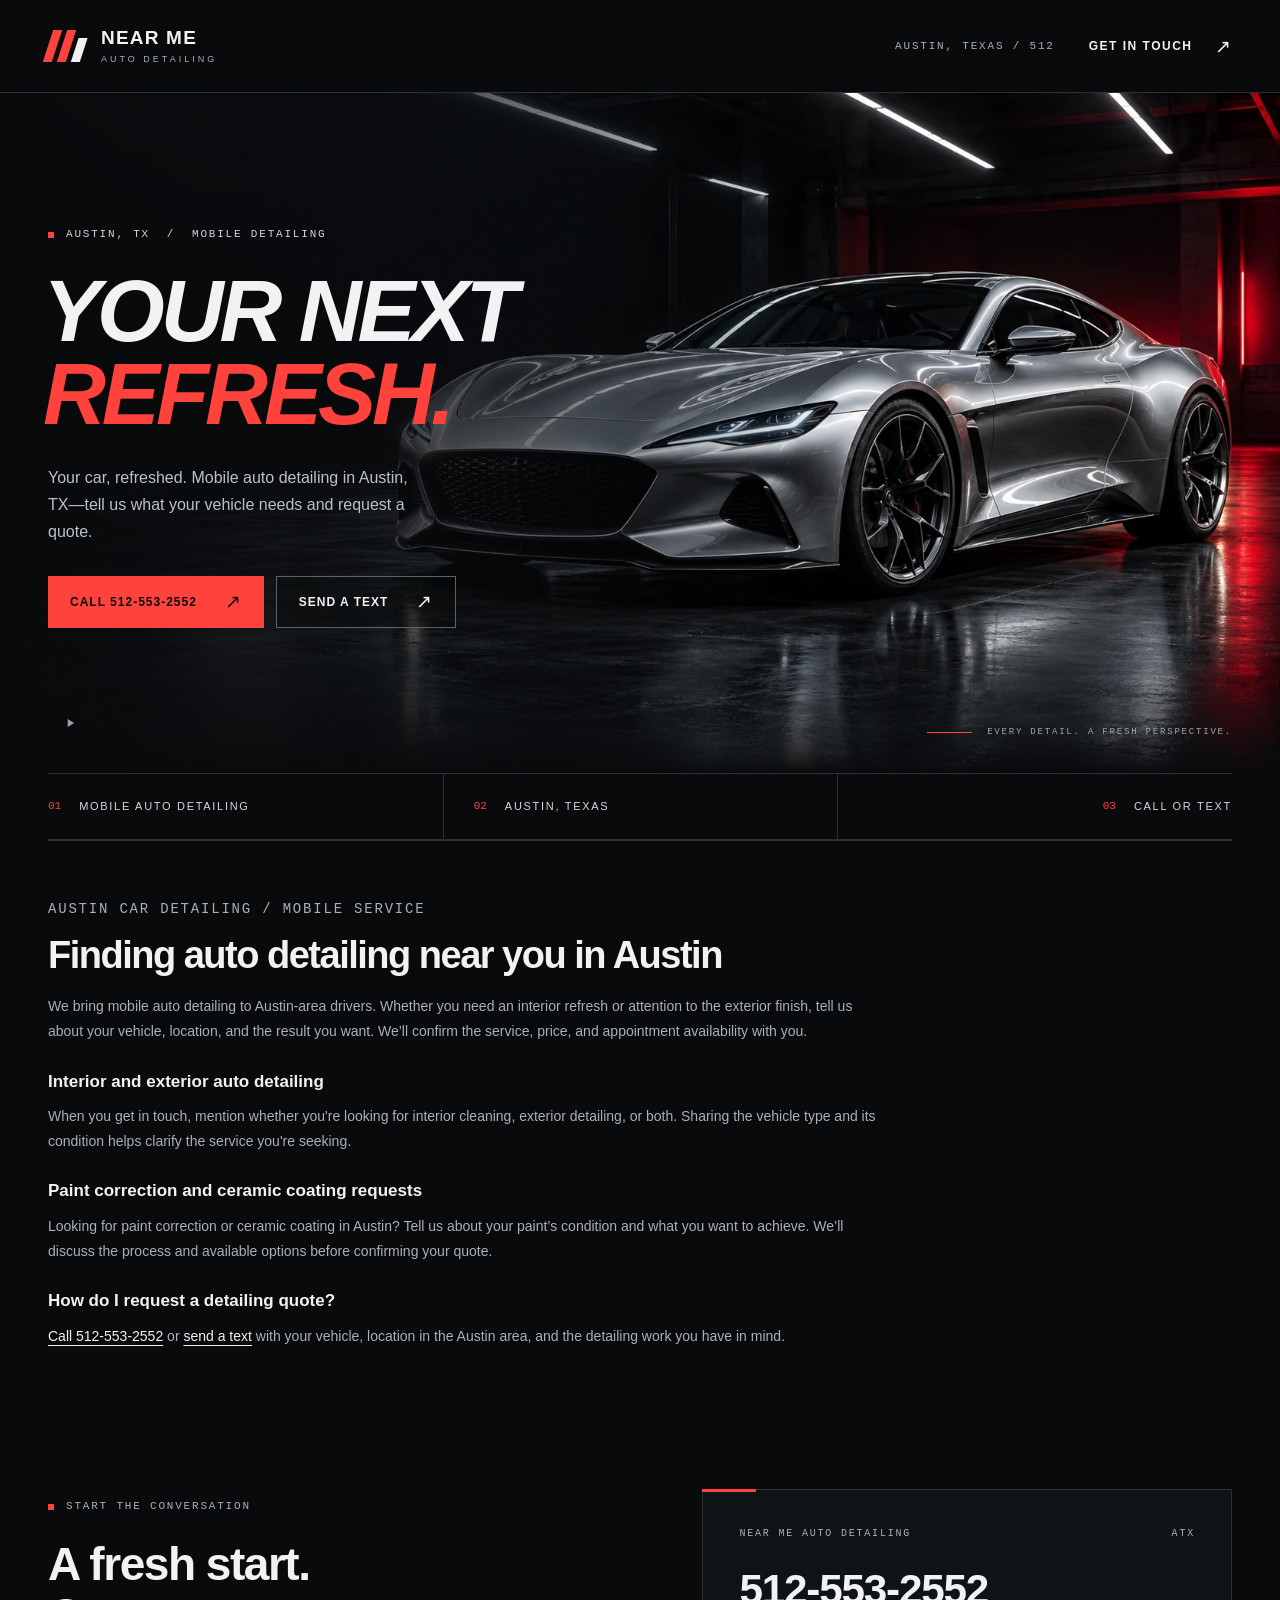
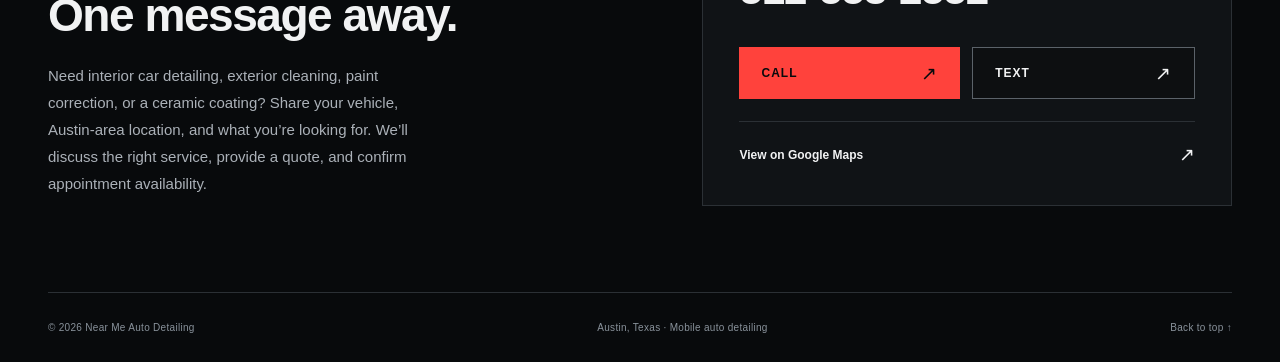
==== commit 4231aca7: "Use subtle icon-only background video controls" ====
--- a/index.html
+++ b/index.html
@@ -38,6 +38,7 @@
     @media(prefers-reduced-motion:reduce){.hero-media video{transition:none}}
   .maps-link{display:flex;align-items:center;justify-content:space-between;gap:14px;min-height:48px;margin-top:22px;padding-top:18px;border-top:1px solid var(--line);font-size:12px;font-weight:700;color:var(--white)}.maps-link:hover{color:var(--red)}
   </style>
+  <link rel="stylesheet" href="assets/motion-controls.css?v=1">
 </head>
 <body>
   <a class="skip" href="#main">Skip to content</a>
@@ -49,7 +50,7 @@
     <section class="hero" aria-labelledby="hero-title">
       <div class="hero-content wrap"><p class="eyebrow mono"><span class="status-dot" aria-hidden="true"></span>Austin, TX &nbsp;/&nbsp; Mobile detailing</p><h1 id="hero-title">Your next<span>refresh.</span></h1><p class="intro">Your car, refreshed. Mobile auto detailing in Austin, TX—tell us what your vehicle needs and request a quote.</p><div class="actions"><a class="button" href="tel:+15125532552">Call 512-553-2552 <span class="arrow" aria-hidden="true">↗</span></a><a class="button secondary" href="sms:+15125532552">Send a text <span class="arrow" aria-hidden="true">↗</span></a></div></div>
       <div class="hero-media" aria-hidden="true"><img src="assets/grand-tourer.webp" width="1672" height="941" alt="" fetchpriority="high" decoding="async"><video id="hero-video" data-src="assets/detailing-loop.mp4" poster="assets/grand-tourer.webp" loop muted playsinline preload="none" tabindex="-1"></video></div>
-      <button class="motion-toggle" type="button" aria-controls="hero-video" hidden><span class="motion-icon" aria-hidden="true">▶</span><span class="motion-label">Play motion</span></button>
+      <button class="motion-toggle motion-control" type="button" aria-controls="hero-video" hidden aria-pressed="false" aria-label="Play background motion" data-playing="false"><svg viewBox="0 0 24 24" aria-hidden="true" focusable="false"><path class="motion-play" d="M8 5v14l11-7z"/><g class="motion-pause"><rect x="6" y="4" width="4" height="16" rx="1"/><rect x="14" y="4" width="4" height="16" rx="1"/></g></svg></button>
       <p class="hero-caption mono">Every detail. A fresh perspective.</p>
     </section>
     <div class="ticker wrap" aria-label="At a glance"><div class="ticker-item"><span class="ticker-number">01</span><span class="ticker-label">Mobile auto detailing</span></div><div class="ticker-item"><span class="ticker-number">02</span><span class="ticker-label">Austin, Texas</span></div><div class="ticker-item"><span class="ticker-number">03</span><span class="ticker-label">Call or text</span></div></div>
@@ -70,6 +71,6 @@
     </section>
   </main>
   <footer class="footer wrap"><span>© 2026 Near Me Auto Detailing</span><span>Austin, Texas · Mobile auto detailing</span><a href="#main">Back to top ↑</a></footer>
-  <script src="assets/hero-motion.js" defer></script>
+  <script src="assets/hero-motion.js?v=2" defer></script>
 </body>
 </html>
--- a/assets/motion-controls.css
+++ b/assets/motion-controls.css
@@ -0,0 +1,17 @@
+/* Small visible icons with comfortable pointer and keyboard targets. */
+body .hero button.motion-control,
+body[data-design] .hero button.motion-control{width:44px;height:44px;min-width:44px;min-height:44px;display:grid;place-items:center;padding:0;border:0;border-radius:50%;color:var(--motion-color,#193d32);background:transparent;backdrop-filter:none;letter-spacing:normal;line-height:1;opacity:.72;cursor:pointer;transition:opacity .18s,background .18s}
+body .hero button.motion-control:hover,
+body[data-design] .hero button.motion-control:hover{background:var(--motion-hover,#f4f5ed66);color:var(--motion-color,#193d32);opacity:1}
+body .hero button.motion-control:focus-visible,
+body[data-design] .hero button.motion-control:focus-visible{outline:2px solid var(--motion-focus,currentColor);outline-offset:3px;opacity:1}
+.motion-control[hidden]{display:none!important}
+.motion-control svg{display:block;width:14px;height:14px;fill:currentColor;pointer-events:none}
+.motion-control .motion-pause{display:none}
+.motion-control[data-playing=true] .motion-play{display:none}
+.motion-control[data-playing=true] .motion-pause{display:block}
+body[data-design=garden] .motion-control{--motion-color:#243a32;--motion-hover:#ebe6d866}
+body[data-design=roof] .motion-control{--motion-color:#f0ede5;--motion-hover:#171a1b66;--motion-focus:#ffad96}
+body[data-design=auto] .motion-control{--motion-color:#f7faf8;--motion-hover:#0a101266;--motion-focus:#ff8c75}
+.motion-toggle.motion-control{--motion-color:#d5d9dd;--motion-hover:#080a0c66;--motion-focus:#ff5c51}
+@media(prefers-reduced-motion:reduce){.motion-control{transition:none!important}}
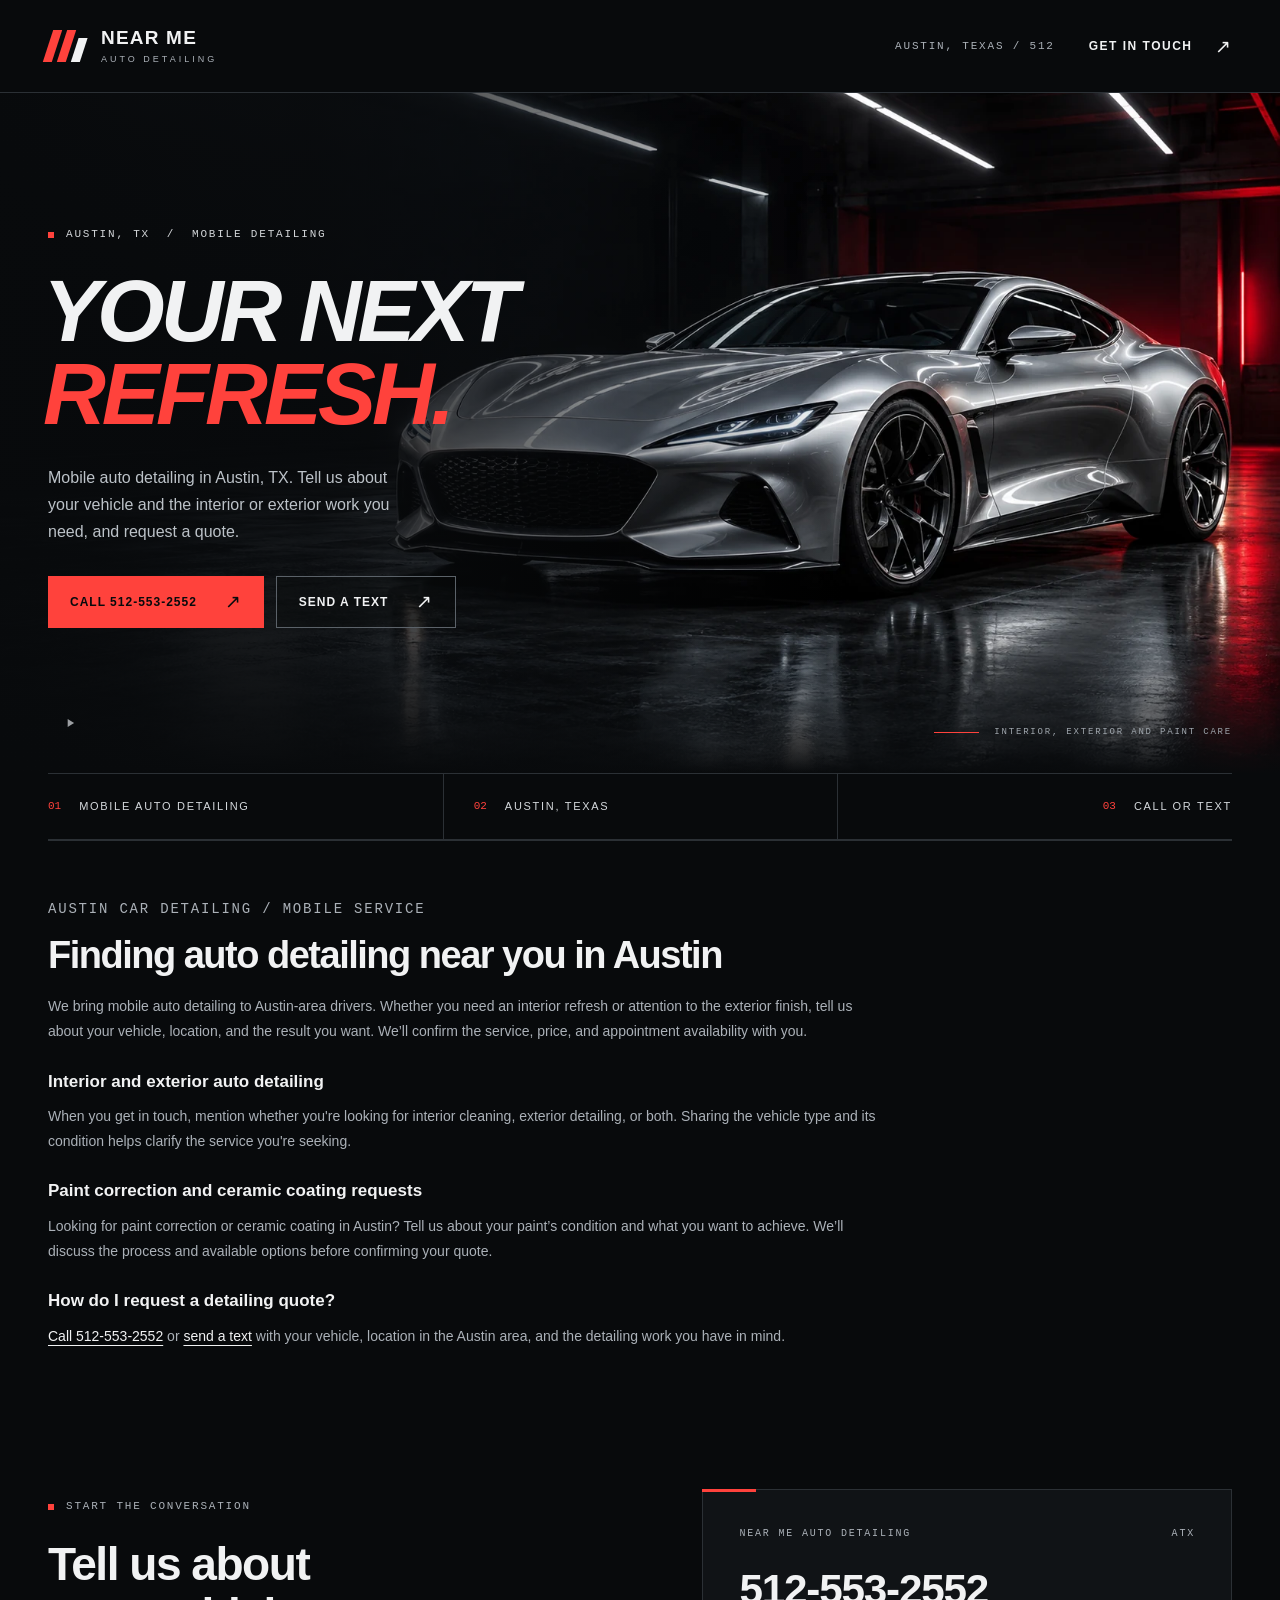
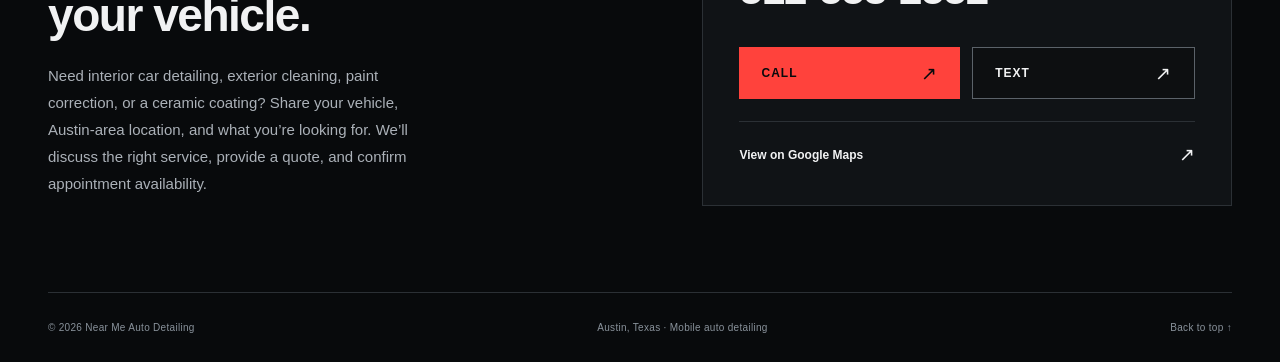
==== commit 038bc711: "Clarify mobile detailing services and the quote request" ====
--- a/index.html
+++ b/index.html
@@ -48,10 +48,10 @@
   </nav></header>
   <main id="main">
     <section class="hero" aria-labelledby="hero-title">
-      <div class="hero-content wrap"><p class="eyebrow mono"><span class="status-dot" aria-hidden="true"></span>Austin, TX &nbsp;/&nbsp; Mobile detailing</p><h1 id="hero-title">Your next<span>refresh.</span></h1><p class="intro">Your car, refreshed. Mobile auto detailing in Austin, TX—tell us what your vehicle needs and request a quote.</p><div class="actions"><a class="button" href="tel:+15125532552">Call 512-553-2552 <span class="arrow" aria-hidden="true">↗</span></a><a class="button secondary" href="sms:+15125532552">Send a text <span class="arrow" aria-hidden="true">↗</span></a></div></div>
+      <div class="hero-content wrap"><p class="eyebrow mono"><span class="status-dot" aria-hidden="true"></span>Austin, TX &nbsp;/&nbsp; Mobile detailing</p><h1 id="hero-title">Your next<span>refresh.</span></h1><p class="intro">Mobile auto detailing in Austin, TX. Tell us about your vehicle and the interior or exterior work you need, and request a quote.</p><div class="actions"><a class="button" href="tel:+15125532552">Call 512-553-2552 <span class="arrow" aria-hidden="true">↗</span></a><a class="button secondary" href="sms:+15125532552">Send a text <span class="arrow" aria-hidden="true">↗</span></a></div></div>
       <div class="hero-media" aria-hidden="true"><img src="assets/grand-tourer.webp" width="1672" height="941" alt="" fetchpriority="high" decoding="async"><video id="hero-video" data-src="assets/detailing-loop.mp4" poster="assets/grand-tourer.webp" loop muted playsinline preload="none" tabindex="-1"></video></div>
       <button class="motion-toggle motion-control" type="button" aria-controls="hero-video" hidden aria-pressed="false" aria-label="Play background motion" data-playing="false"><svg viewBox="0 0 24 24" aria-hidden="true" focusable="false"><path class="motion-play" d="M8 5v14l11-7z"/><g class="motion-pause"><rect x="6" y="4" width="4" height="16" rx="1"/><rect x="14" y="4" width="4" height="16" rx="1"/></g></svg></button>
-      <p class="hero-caption mono">Every detail. A fresh perspective.</p>
+      <p class="hero-caption mono">Interior, exterior and paint care</p>
     </section>
     <div class="ticker wrap" aria-label="At a glance"><div class="ticker-item"><span class="ticker-number">01</span><span class="ticker-label">Mobile auto detailing</span></div><div class="ticker-item"><span class="ticker-number">02</span><span class="ticker-label">Austin, Texas</span></div><div class="ticker-item"><span class="ticker-number">03</span><span class="ticker-label">Call or text</span></div></div>
     <section class="seo-guide wrap" aria-labelledby="detailing-guide-title">
@@ -66,7 +66,7 @@
       <p><a href="tel:+15125532552">Call 512-553-2552</a> or <a href="sms:+15125532552">send a text</a> with your vehicle, location in the Austin area, and the detailing work you have in mind.</p>
     </section>
     <section class="contact wrap" id="contact" aria-labelledby="contact-title">
-      <div><p class="eyebrow mono"><span class="status-dot" aria-hidden="true"></span>Start the conversation</p><h2 id="contact-title">A fresh start.<br>One message away.</h2><p class="contact-copy">Need interior car detailing, exterior cleaning, paint correction, or a ceramic coating? Share your vehicle, Austin-area location, and what you’re looking for. We’ll discuss the right service, provide a quote, and confirm appointment availability.</p></div>
+      <div><p class="eyebrow mono"><span class="status-dot" aria-hidden="true"></span>Start the conversation</p><h2 id="contact-title">Tell us about<br>your vehicle.</h2><p class="contact-copy">Need interior car detailing, exterior cleaning, paint correction, or a ceramic coating? Share your vehicle, Austin-area location, and what you’re looking for. We’ll discuss the right service, provide a quote, and confirm appointment availability.</p></div>
       <div class="contact-card"><p class="contact-label mono"><span>Near Me Auto Detailing</span><span>ATX</span></p><a class="phone" href="tel:+15125532552" aria-label="Call 512-553-2552">512-553-2552</a><div class="actions"><a class="button" href="tel:+15125532552">Call <span class="arrow" aria-hidden="true">↗</span></a><a class="button secondary" href="sms:+15125532552">Text <span class="arrow" aria-hidden="true">↗</span></a></div><a class="maps-link" href="https://maps.app.goo.gl/We72pWRJaRgPEze49" target="_blank" rel="noopener noreferrer" aria-label="View Near Me Auto Detailing on Google Maps (opens in a new tab)">View on Google Maps <span class="arrow" aria-hidden="true">↗</span></a></div>
     </section>
   </main>
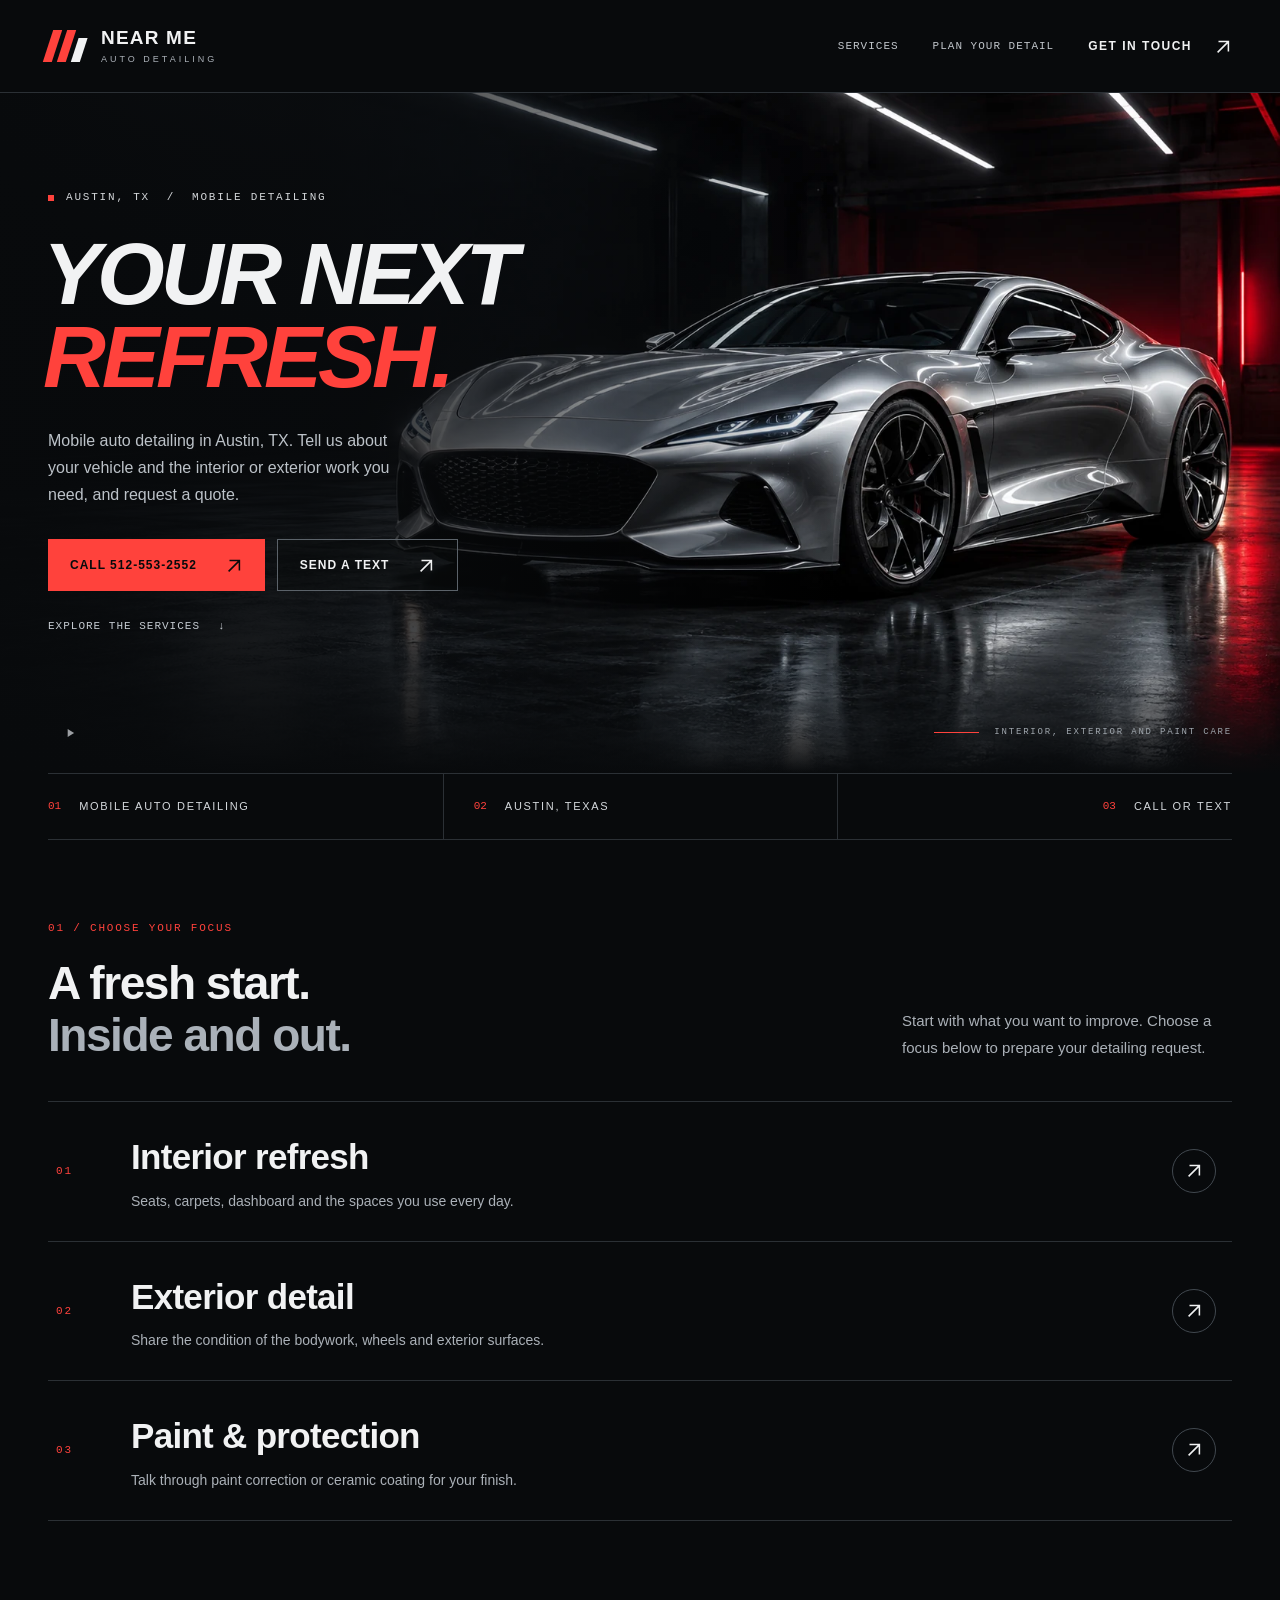
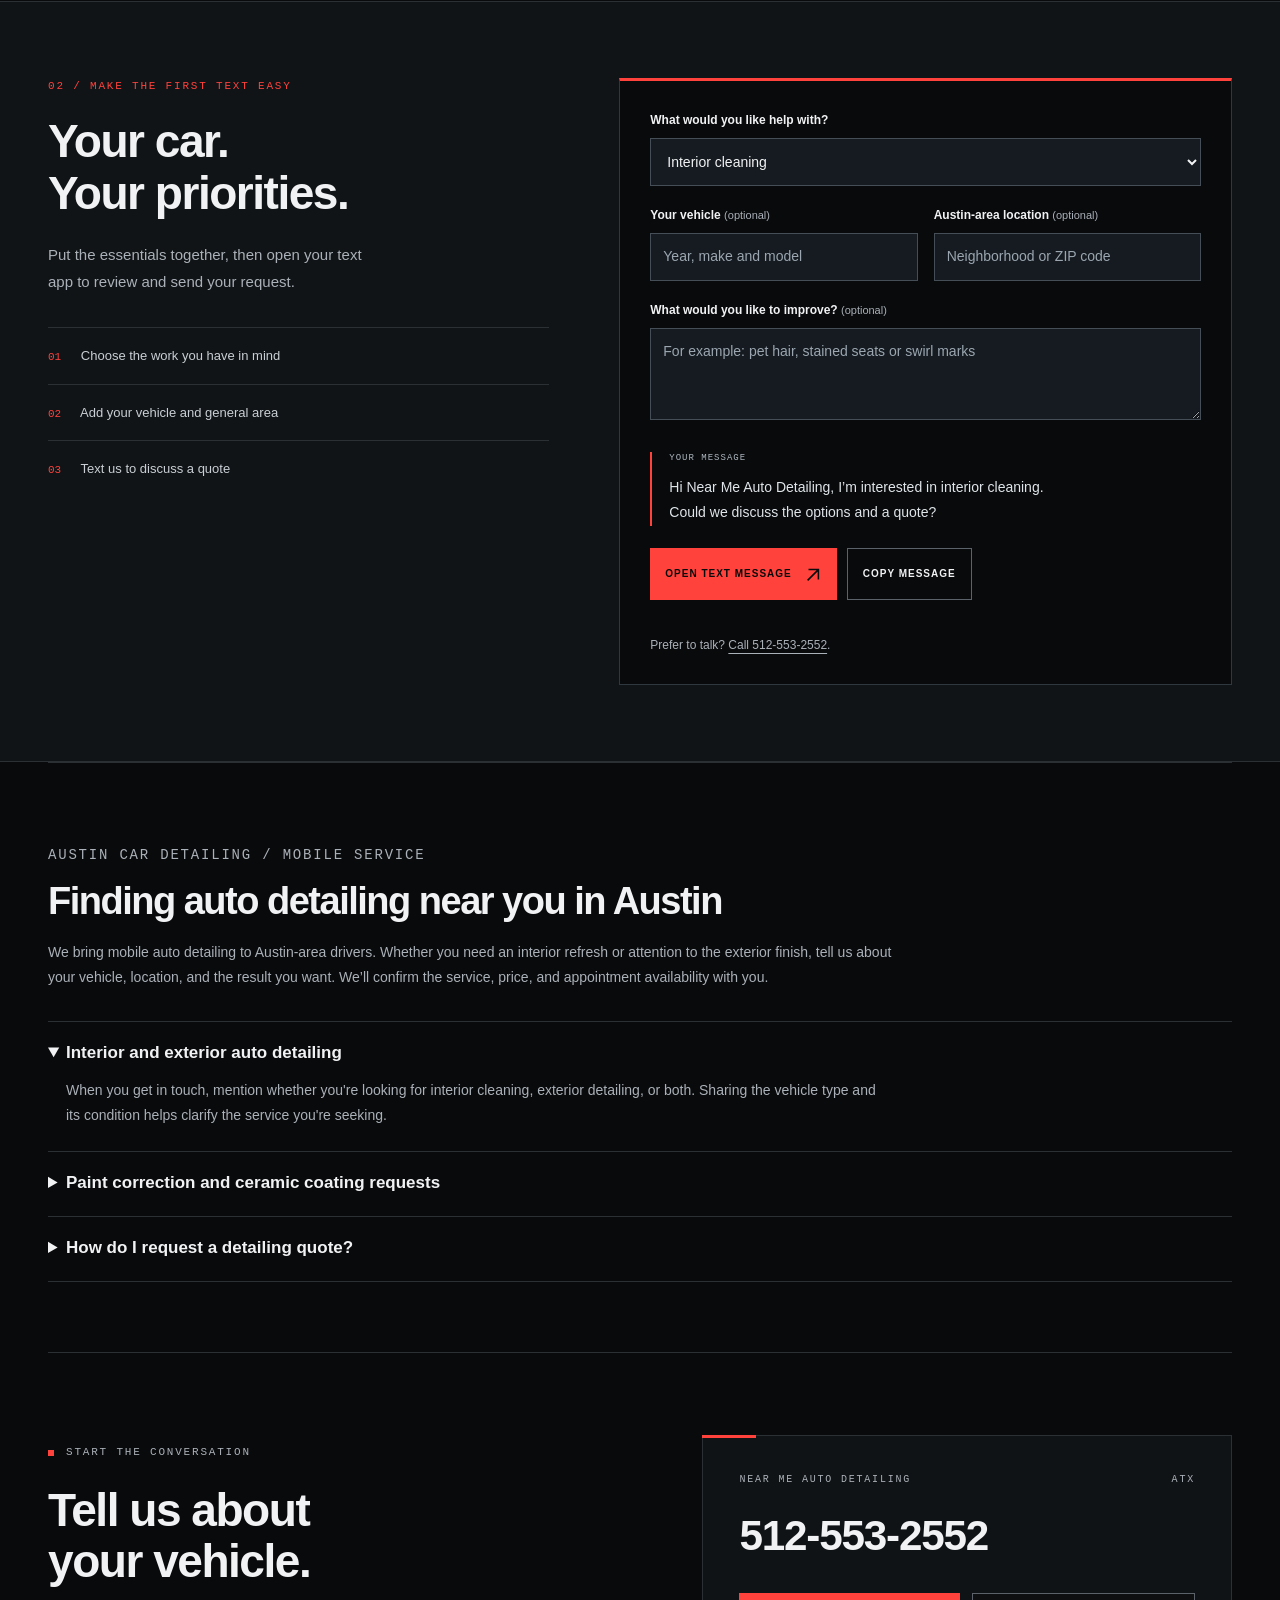
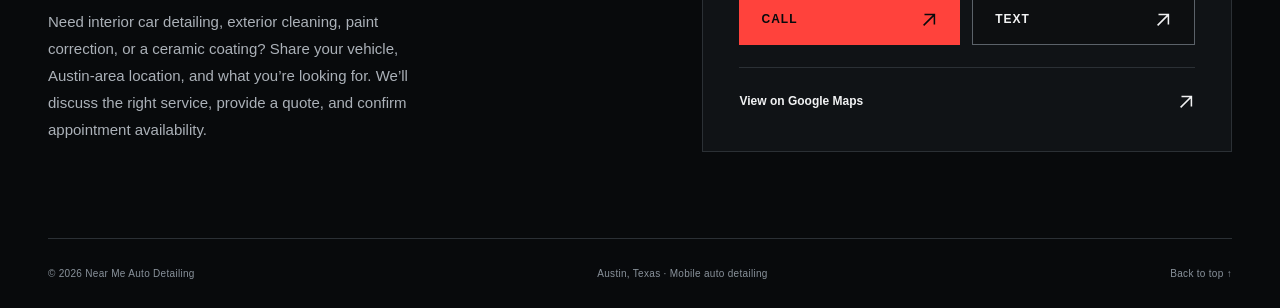
==== commit 21b09b78: "Refine detailing service discovery, customer text requests and motion reliability" ====
--- a/index.html
+++ b/index.html
@@ -39,38 +39,59 @@
   .maps-link{display:flex;align-items:center;justify-content:space-between;gap:14px;min-height:48px;margin-top:22px;padding-top:18px;border-top:1px solid var(--line);font-size:12px;font-weight:700;color:var(--white)}.maps-link:hover{color:var(--red)}
   </style>
   <link rel="stylesheet" href="assets/motion-controls.css?v=1">
+  <link rel="stylesheet" href="assets/customer-experience.css?v=1">
 </head>
 <body>
   <a class="skip" href="#main">Skip to content</a>
   <header class="header"><nav class="nav wrap" aria-label="Main navigation">
     <a class="brand" href="#main" aria-label="Near Me Auto Detailing home"><span class="brand-mark" aria-hidden="true"><i></i><i></i><i></i></span><span class="brand-name">NEAR ME<small>AUTO DETAILING</small></span></a>
-    <div class="nav-right"><span class="nav-location mono">Austin, Texas / 512</span><a class="nav-contact" href="#contact">Get in touch <span class="arrow" aria-hidden="true">↗</span></a></div>
+    <div class="nav-right"><a class="nav-section mono" href="#services">Services</a><a class="nav-section mono" href="#quote-builder">Plan your detail</a><a class="nav-contact" href="#contact">Get in touch <span class="arrow" aria-hidden="true"><svg class="arrow-svg" viewBox="0 0 20 20" width="18" height="18" aria-hidden="true" focusable="false"><path d="M4 16 16 4M5 4h11v11" fill="none" stroke="currentColor" stroke-width="1.7"/></svg></span></a></div>
   </nav></header>
   <main id="main">
     <section class="hero" aria-labelledby="hero-title">
-      <div class="hero-content wrap"><p class="eyebrow mono"><span class="status-dot" aria-hidden="true"></span>Austin, TX &nbsp;/&nbsp; Mobile detailing</p><h1 id="hero-title">Your next<span>refresh.</span></h1><p class="intro">Mobile auto detailing in Austin, TX. Tell us about your vehicle and the interior or exterior work you need, and request a quote.</p><div class="actions"><a class="button" href="tel:+15125532552">Call 512-553-2552 <span class="arrow" aria-hidden="true">↗</span></a><a class="button secondary" href="sms:+15125532552">Send a text <span class="arrow" aria-hidden="true">↗</span></a></div></div>
+      <div class="hero-content wrap"><p class="eyebrow mono"><span class="status-dot" aria-hidden="true"></span>Austin, TX &nbsp;/&nbsp; Mobile detailing</p><h1 id="hero-title">Your next<span>refresh.</span></h1><p class="intro">Mobile auto detailing in Austin, TX. Tell us about your vehicle and the interior or exterior work you need, and request a quote.</p><div class="actions"><a class="button" href="tel:+15125532552">Call 512-553-2552 <span class="arrow" aria-hidden="true"><svg class="arrow-svg" viewBox="0 0 20 20" width="18" height="18" aria-hidden="true" focusable="false"><path d="M4 16 16 4M5 4h11v11" fill="none" stroke="currentColor" stroke-width="1.7"/></svg></span></a><a class="button secondary" href="sms:+15125532552">Send a text <span class="arrow" aria-hidden="true"><svg class="arrow-svg" viewBox="0 0 20 20" width="18" height="18" aria-hidden="true" focusable="false"><path d="M4 16 16 4M5 4h11v11" fill="none" stroke="currentColor" stroke-width="1.7"/></svg></span></a></div><a class="hero-explore mono" href="#services">Explore the services <span aria-hidden="true">↓</span></a></div>
       <div class="hero-media" aria-hidden="true"><img src="assets/grand-tourer.webp" width="1672" height="941" alt="" fetchpriority="high" decoding="async"><video id="hero-video" data-src="assets/detailing-loop.mp4" poster="assets/grand-tourer.webp" loop muted playsinline preload="none" tabindex="-1"></video></div>
       <button class="motion-toggle motion-control" type="button" aria-controls="hero-video" hidden aria-pressed="false" aria-label="Play background motion" data-playing="false"><svg viewBox="0 0 24 24" aria-hidden="true" focusable="false"><path class="motion-play" d="M8 5v14l11-7z"/><g class="motion-pause"><rect x="6" y="4" width="4" height="16" rx="1"/><rect x="14" y="4" width="4" height="16" rx="1"/></g></svg></button>
       <p class="hero-caption mono">Interior, exterior and paint care</p>
     </section>
     <div class="ticker wrap" aria-label="At a glance"><div class="ticker-item"><span class="ticker-number">01</span><span class="ticker-label">Mobile auto detailing</span></div><div class="ticker-item"><span class="ticker-number">02</span><span class="ticker-label">Austin, Texas</span></div><div class="ticker-item"><span class="ticker-number">03</span><span class="ticker-label">Call or text</span></div></div>
+    <section class="service-section wrap" id="services" aria-labelledby="services-title">
+      <div class="section-heading"><div><p class="mono section-kicker">01 / Choose your focus</p><h2 id="services-title">A fresh start.<br><span>Inside and out.</span></h2></div><p>Start with what you want to improve. Choose a focus below to prepare your detailing request.</p></div>
+      <div class="service-rail">
+        <a class="service-row" href="#quote-builder" data-service="Interior cleaning"><span class="mono service-index">01</span><div><h3>Interior refresh</h3><p>Seats, carpets, dashboard and the spaces you use every day.</p></div><span class="service-next" aria-label="Plan an interior request"><svg class="arrow-svg" viewBox="0 0 20 20" width="18" height="18" aria-hidden="true" focusable="false"><path d="M4 16 16 4M5 4h11v11" fill="none" stroke="currentColor" stroke-width="1.7"/></svg></span></a>
+        <a class="service-row" href="#quote-builder" data-service="Exterior detailing"><span class="mono service-index">02</span><div><h3>Exterior detail</h3><p>Share the condition of the bodywork, wheels and exterior surfaces.</p></div><span class="service-next" aria-label="Plan an exterior request"><svg class="arrow-svg" viewBox="0 0 20 20" width="18" height="18" aria-hidden="true" focusable="false"><path d="M4 16 16 4M5 4h11v11" fill="none" stroke="currentColor" stroke-width="1.7"/></svg></span></a>
+        <a class="service-row" href="#quote-builder" data-service="Paint correction or ceramic coating"><span class="mono service-index">03</span><div><h3>Paint &amp; protection</h3><p>Talk through paint correction or ceramic coating for your finish.</p></div><span class="service-next" aria-label="Plan a paint care request"><svg class="arrow-svg" viewBox="0 0 20 20" width="18" height="18" aria-hidden="true" focusable="false"><path d="M4 16 16 4M5 4h11v11" fill="none" stroke="currentColor" stroke-width="1.7"/></svg></span></a>
+      </div>
+    </section>
+    <section class="quote-section" id="quote-builder" aria-labelledby="quote-title">
+      <div class="wrap quote-layout"><div class="quote-heading"><p class="mono section-kicker">02 / Make the first text easy</p><h2 id="quote-title">Your car.<br>Your priorities.</h2><p>Put the essentials together, then open your text app to review and send your request.</p><ol class="quote-steps"><li><span>01</span> Choose the work you have in mind</li><li><span>02</span> Add your vehicle and general area</li><li><span>03</span> Text us to discuss a quote</li></ol></div>
+      <div class="quote-panel"><form id="detail-brief" autocomplete="off">
+        <label for="service-choice">What would you like help with?</label><select id="service-choice" name="service"><option>Interior cleaning</option><option>Exterior detailing</option><option>Interior and exterior detailing</option><option>Paint correction or ceramic coating</option><option>Help choosing a service</option></select>
+        <div class="field-pair"><div><label for="vehicle">Your vehicle <span>(optional)</span></label><input id="vehicle" name="vehicle" maxlength="100" placeholder="Year, make and model" autocomplete="off"></div><div><label for="area">Austin-area location <span>(optional)</span></label><input id="area" name="area" maxlength="100" placeholder="Neighborhood or ZIP code" autocomplete="off"></div></div>
+        <label for="priorities">What would you like to improve? <span>(optional)</span></label><textarea id="priorities" name="priorities" rows="3" maxlength="400" placeholder="For example: pet hair, stained seats or swirl marks"></textarea>
+      </form><div class="brief-preview"><p class="mono">Your message</p><p id="brief-message">Hi Near Me Auto Detailing, I’m interested in interior cleaning. Could we discuss the options and a quote?</p></div>
+      <div class="actions brief-actions" hidden><a class="button" id="text-brief" href="sms:+15125532552">Open text message <span class="arrow" aria-hidden="true"><svg class="arrow-svg" viewBox="0 0 20 20" width="18" height="18" aria-hidden="true" focusable="false"><path d="M4 16 16 4M5 4h11v11" fill="none" stroke="currentColor" stroke-width="1.7"/></svg></span></a><button class="button secondary" id="copy-brief" type="button">Copy message</button></div><p class="brief-status" role="status" id="brief-status"></p><p class="brief-help">Prefer to talk? <a href="tel:+15125532552">Call 512-553-2552</a>.</p><noscript><p class="brief-help">Call or <a href="sms:+15125532552">send a text</a> with your vehicle, location and the work you have in mind.</p></noscript>
+      </div></div>
+    </section>
     <section class="seo-guide wrap" aria-labelledby="detailing-guide-title">
       <p class="mono">Austin car detailing / Mobile service</p>
       <h2 id="detailing-guide-title">Finding auto detailing near you in Austin</h2>
       <p>We bring mobile auto detailing to Austin-area drivers. Whether you need an interior refresh or attention to the exterior finish, tell us about your vehicle, location, and the result you want. We’ll confirm the service, price, and appointment availability with you.</p>
-      <h3>Interior and exterior auto detailing</h3>
-      <p>When you get in touch, mention whether you're looking for interior cleaning, exterior detailing, or both. Sharing the vehicle type and its condition helps clarify the service you're seeking.</p>
-      <h3>Paint correction and ceramic coating requests</h3>
-      <p>Looking for paint correction or ceramic coating in Austin? Tell us about your paint’s condition and what you want to achieve. We’ll discuss the process and available options before confirming your quote.</p>
-      <h3>How do I request a detailing quote?</h3>
-      <p><a href="tel:+15125532552">Call 512-553-2552</a> or <a href="sms:+15125532552">send a text</a> with your vehicle, location in the Austin area, and the detailing work you have in mind.</p>
+      <details open><summary>Interior and exterior auto detailing</summary>
+      <p>When you get in touch, mention whether you're looking for interior cleaning, exterior detailing, or both. Sharing the vehicle type and its condition helps clarify the service you're seeking.</p></details>
+      <details><summary>Paint correction and ceramic coating requests</summary>
+      <p>Looking for paint correction or ceramic coating in Austin? Tell us about your paint’s condition and what you want to achieve. We’ll discuss the process and available options before confirming your quote.</p></details>
+      <details><summary>How do I request a detailing quote?</summary>
+      <p><a href="tel:+15125532552">Call 512-553-2552</a> or <a href="sms:+15125532552">send a text</a> with your vehicle, location in the Austin area, and the detailing work you have in mind.</p></details>
     </section>
     <section class="contact wrap" id="contact" aria-labelledby="contact-title">
       <div><p class="eyebrow mono"><span class="status-dot" aria-hidden="true"></span>Start the conversation</p><h2 id="contact-title">Tell us about<br>your vehicle.</h2><p class="contact-copy">Need interior car detailing, exterior cleaning, paint correction, or a ceramic coating? Share your vehicle, Austin-area location, and what you’re looking for. We’ll discuss the right service, provide a quote, and confirm appointment availability.</p></div>
-      <div class="contact-card"><p class="contact-label mono"><span>Near Me Auto Detailing</span><span>ATX</span></p><a class="phone" href="tel:+15125532552" aria-label="Call 512-553-2552">512-553-2552</a><div class="actions"><a class="button" href="tel:+15125532552">Call <span class="arrow" aria-hidden="true">↗</span></a><a class="button secondary" href="sms:+15125532552">Text <span class="arrow" aria-hidden="true">↗</span></a></div><a class="maps-link" href="https://maps.app.goo.gl/We72pWRJaRgPEze49" target="_blank" rel="noopener noreferrer" aria-label="View Near Me Auto Detailing on Google Maps (opens in a new tab)">View on Google Maps <span class="arrow" aria-hidden="true">↗</span></a></div>
+      <div class="contact-card"><p class="contact-label mono"><span>Near Me Auto Detailing</span><span>ATX</span></p><a class="phone" href="tel:+15125532552" aria-label="Call 512-553-2552">512-553-2552</a><div class="actions"><a class="button" href="tel:+15125532552">Call <span class="arrow" aria-hidden="true"><svg class="arrow-svg" viewBox="0 0 20 20" width="18" height="18" aria-hidden="true" focusable="false"><path d="M4 16 16 4M5 4h11v11" fill="none" stroke="currentColor" stroke-width="1.7"/></svg></span></a><a class="button secondary" href="sms:+15125532552">Text <span class="arrow" aria-hidden="true"><svg class="arrow-svg" viewBox="0 0 20 20" width="18" height="18" aria-hidden="true" focusable="false"><path d="M4 16 16 4M5 4h11v11" fill="none" stroke="currentColor" stroke-width="1.7"/></svg></span></a></div><a class="maps-link" href="https://maps.app.goo.gl/We72pWRJaRgPEze49" target="_blank" rel="noopener noreferrer" aria-label="View Near Me Auto Detailing on Google Maps (opens in a new tab)">View on Google Maps <span class="arrow" aria-hidden="true"><svg class="arrow-svg" viewBox="0 0 20 20" width="18" height="18" aria-hidden="true" focusable="false"><path d="M4 16 16 4M5 4h11v11" fill="none" stroke="currentColor" stroke-width="1.7"/></svg></span></a></div>
     </section>
   </main>
   <footer class="footer wrap"><span>© 2026 Near Me Auto Detailing</span><span>Austin, Texas · Mobile auto detailing</span><a href="#main">Back to top ↑</a></footer>
-  <script src="assets/hero-motion.js?v=2" defer></script>
+  <nav class="mobile-contact" aria-label="Quick contact" hidden><a href="tel:+15125532552">Call <span>512-553-2552</span></a><a href="#quote-builder">Prepare a text <span aria-hidden="true"><svg class="arrow-svg" viewBox="0 0 20 20" width="18" height="18" aria-hidden="true" focusable="false"><path d="M4 16 16 4M5 4h11v11" fill="none" stroke="currentColor" stroke-width="1.7"/></svg></span></a></nav>
+  <script src="assets/hero-motion.js?v=3" defer></script>
+  <script src="assets/customer-experience.js?v=1" defer></script>
 </body>
 </html>
--- a/assets/customer-experience.css
+++ b/assets/customer-experience.css
@@ -0,0 +1,5 @@
+/* Customer-facing enhancements. No dependency on the template-sales site. */
+:root{--focus:#ff958f}button,input,select,textarea{font:inherit}button:focus-visible,input:focus-visible,select:focus-visible,textarea:focus-visible,summary:focus-visible{outline:2px solid var(--focus);outline-offset:4px}[hidden]{display:none!important}.arrow-svg{display:inline-block;vertical-align:middle;flex-shrink:0}.nav-section{display:flex;align-items:center;min-height:44px;color:#c1c6cb;letter-spacing:1px}.nav-section:hover{color:var(--red)}.hero-explore{display:inline-flex;gap:18px;align-items:center;min-height:44px;margin-top:14px;color:#c5cbd1;letter-spacing:1px}.hero-explore:hover{color:var(--white)}.hero-content{padding-bottom:106px}.hero .motion-toggle{bottom:18px}.service-section{padding-block:80px}.section-heading{display:flex;justify-content:space-between;align-items:flex-end;gap:40px;margin-bottom:40px}.section-heading>p{max-width:330px;color:var(--muted);line-height:1.8;font-size:15px}.section-kicker{color:var(--red);margin-bottom:22px}.section-heading h2 span{color:#aab1b9}.service-rail{border-top:1px solid var(--line)}.service-row{display:grid;grid-template-columns:50px minmax(0,1fr) 52px;align-items:center;gap:25px;border-bottom:1px solid var(--line);padding:29px 8px;transition:background .2s,padding .2s}.service-row:hover,.service-row:focus-visible{background:#12171b;padding-inline:18px}.service-index{color:var(--red)}.service-row h3{margin:0;font-size:clamp(23px,3vw,35px);font-weight:700;letter-spacing:-.7px}.service-row p{color:var(--muted);margin-top:7px;font-size:14px}.service-next{display:grid;place-items:center;width:44px;height:44px;border:1px solid #41484f;border-radius:50%}.service-row:hover .service-next{color:var(--bg);background:var(--red);border-color:var(--red)}.quote-section{background:#101417;border-block:1px solid var(--line);padding-block:76px}.quote-layout{display:grid;grid-template-columns:.9fr 1.1fr;gap:70px;align-items:start}.quote-heading>p:not(.section-kicker){color:var(--muted);font-size:15px;line-height:1.8;max-width:330px;margin-top:22px}.quote-steps{padding:0;margin:32px 0 0;list-style:none;font-size:13px;color:#c9cfd4}.quote-steps li{border-top:1px solid var(--line);padding:18px 0}.quote-steps span{font:11px 'Courier New',monospace;color:var(--red);margin-right:16px}.quote-panel{background:var(--bg);padding:30px;border:1px solid #30383f;border-top:3px solid var(--red)}.quote-panel label{display:block;font-size:12px;font-weight:700;margin-bottom:9px}.quote-panel label span{color:var(--muted);font-weight:400;font-size:11px}.quote-panel input,.quote-panel select,.quote-panel textarea{width:100%;min-height:48px;color:var(--white);background:#151b20;border:1px solid #454e57;border-radius:0;padding:12px;font-size:14px;max-width:100%}.quote-panel input::placeholder,.quote-panel textarea::placeholder{color:#9ba6b0;opacity:1}.quote-panel select{margin-bottom:20px}.field-pair{display:grid;grid-template-columns:1fr 1fr;gap:16px;margin-bottom:20px;min-width:0}.field-pair>div{min-width:0}.quote-panel textarea{resize:vertical;min-height:92px}.brief-preview{border-left:2px solid var(--red);padding:0 0 0 17px;margin-top:25px}.brief-preview .mono{color:#aeb7bf;font-size:9px;letter-spacing:1px;margin-bottom:10px}#brief-message{white-space:pre-wrap;overflow-wrap:anywhere;color:#e0e5e9;font-size:14px;line-height:1.8}.brief-actions{margin-top:22px;gap:10px}.brief-actions .button{border:0;cursor:pointer;font-size:10px;gap:12px;padding-inline:15px}.brief-actions .secondary{border:1px solid #5b6269}.brief-status{font-size:12px;color:#d2d9df;margin-top:12px;min-height:18px}.brief-help{color:var(--muted);font-size:12px;margin-top:6px}.brief-help a{text-decoration:underline;text-underline-offset:4px}.seo-guide{padding-block:70px}.seo-guide>p{max-width:850px}.seo-guide details{border-top:1px solid var(--line);padding:18px 0}.seo-guide details:first-of-type{margin-top:30px}.seo-guide details:last-child{border-bottom:1px solid var(--line)}.seo-guide summary{cursor:pointer;font-size:17px;font-weight:700;min-height:28px;list-style-position:inside}.seo-guide details p{padding:0 0 5px 18px}.mobile-contact{display:none}.contact{border-top:1px solid var(--line)}
+@media(max-width:1000px){.nav-right{gap:22px}.quote-layout{gap:32px}.quote-panel{padding:24px}.field-pair{grid-template-columns:1fr}.section-heading{gap:25px}.section-heading>p{max-width:290px}}
+@media(max-width:680px){html{scroll-padding-top:20px;scroll-padding-bottom:90px}body{padding-bottom:80px}.nav{flex-wrap:wrap;padding-block:18px 10px;gap:12px}.nav-right{width:100%;justify-content:space-between;gap:12px;border-top:1px solid var(--line);padding-top:5px}.nav-section{font-size:9px;letter-spacing:.6px}.nav-contact{min-height:44px}.hero-content{padding-bottom:28px}.hero-explore{font-size:9px;margin-top:7px}.hero .motion-toggle{bottom:12px}.section-heading{display:block;margin-bottom:28px}.section-heading>p{max-width:100%;margin-top:22px;font-size:14px}.service-section{padding-block:48px}.service-row{grid-template-columns:24px minmax(0,1fr) 40px;gap:12px;padding-block:24px}.service-row:hover,.service-row:focus-visible{padding-inline:8px}.service-row h3{font-size:25px}.service-row p{font-size:13px}.service-next{width:38px;height:38px}.quote-section{padding-block:48px}.quote-layout{grid-template-columns:1fr;gap:26px}.quote-heading>p:not(.section-kicker){max-width:100%;font-size:14px}.quote-steps{margin-top:22px}.quote-panel{padding:22px 18px}.field-pair{grid-template-columns:1fr;gap:18px}.quote-panel input,.quote-panel select,.quote-panel textarea{font-size:16px}.brief-actions .button{flex:1;justify-content:center;min-height:48px;font-size:10px}.seo-guide{padding-block:48px}.seo-guide summary{font-size:16px}.mobile-contact{position:fixed;z-index:8;left:0;right:0;bottom:0;display:grid;grid-template-columns:1fr 1fr;gap:1px;padding:9px 12px calc(9px + env(safe-area-inset-bottom));background:#080a0cf5;border-top:1px solid #3e454b;box-shadow:0 -8px 28px #0005}.mobile-contact a{display:flex;align-items:center;justify-content:center;gap:9px;min-height:48px;font-size:12px;font-weight:700;background:var(--red);color:var(--bg)}.mobile-contact a:first-child{background:#171d22;color:var(--white)}.mobile-contact a span{font-size:10px}.footer{padding-bottom:30px}}
+@media(prefers-reduced-motion:reduce){.service-row{transition:none}}
